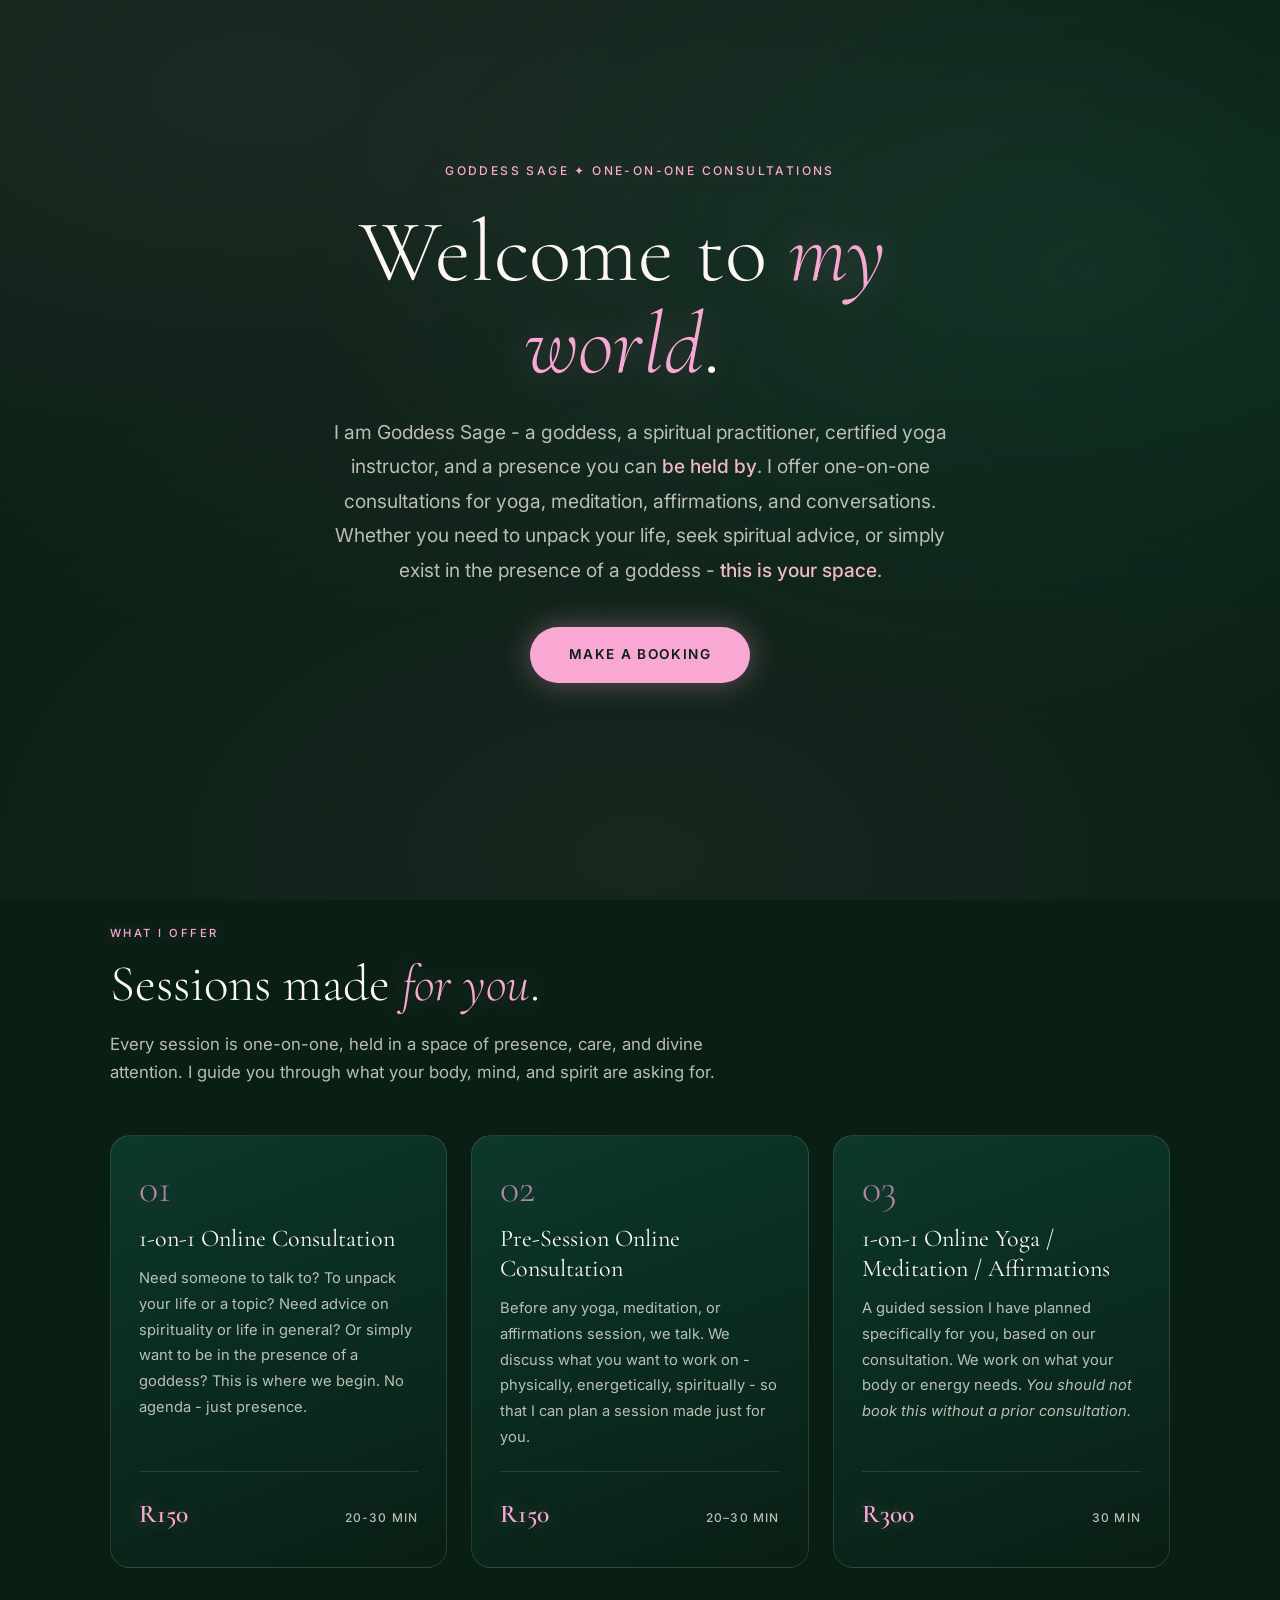
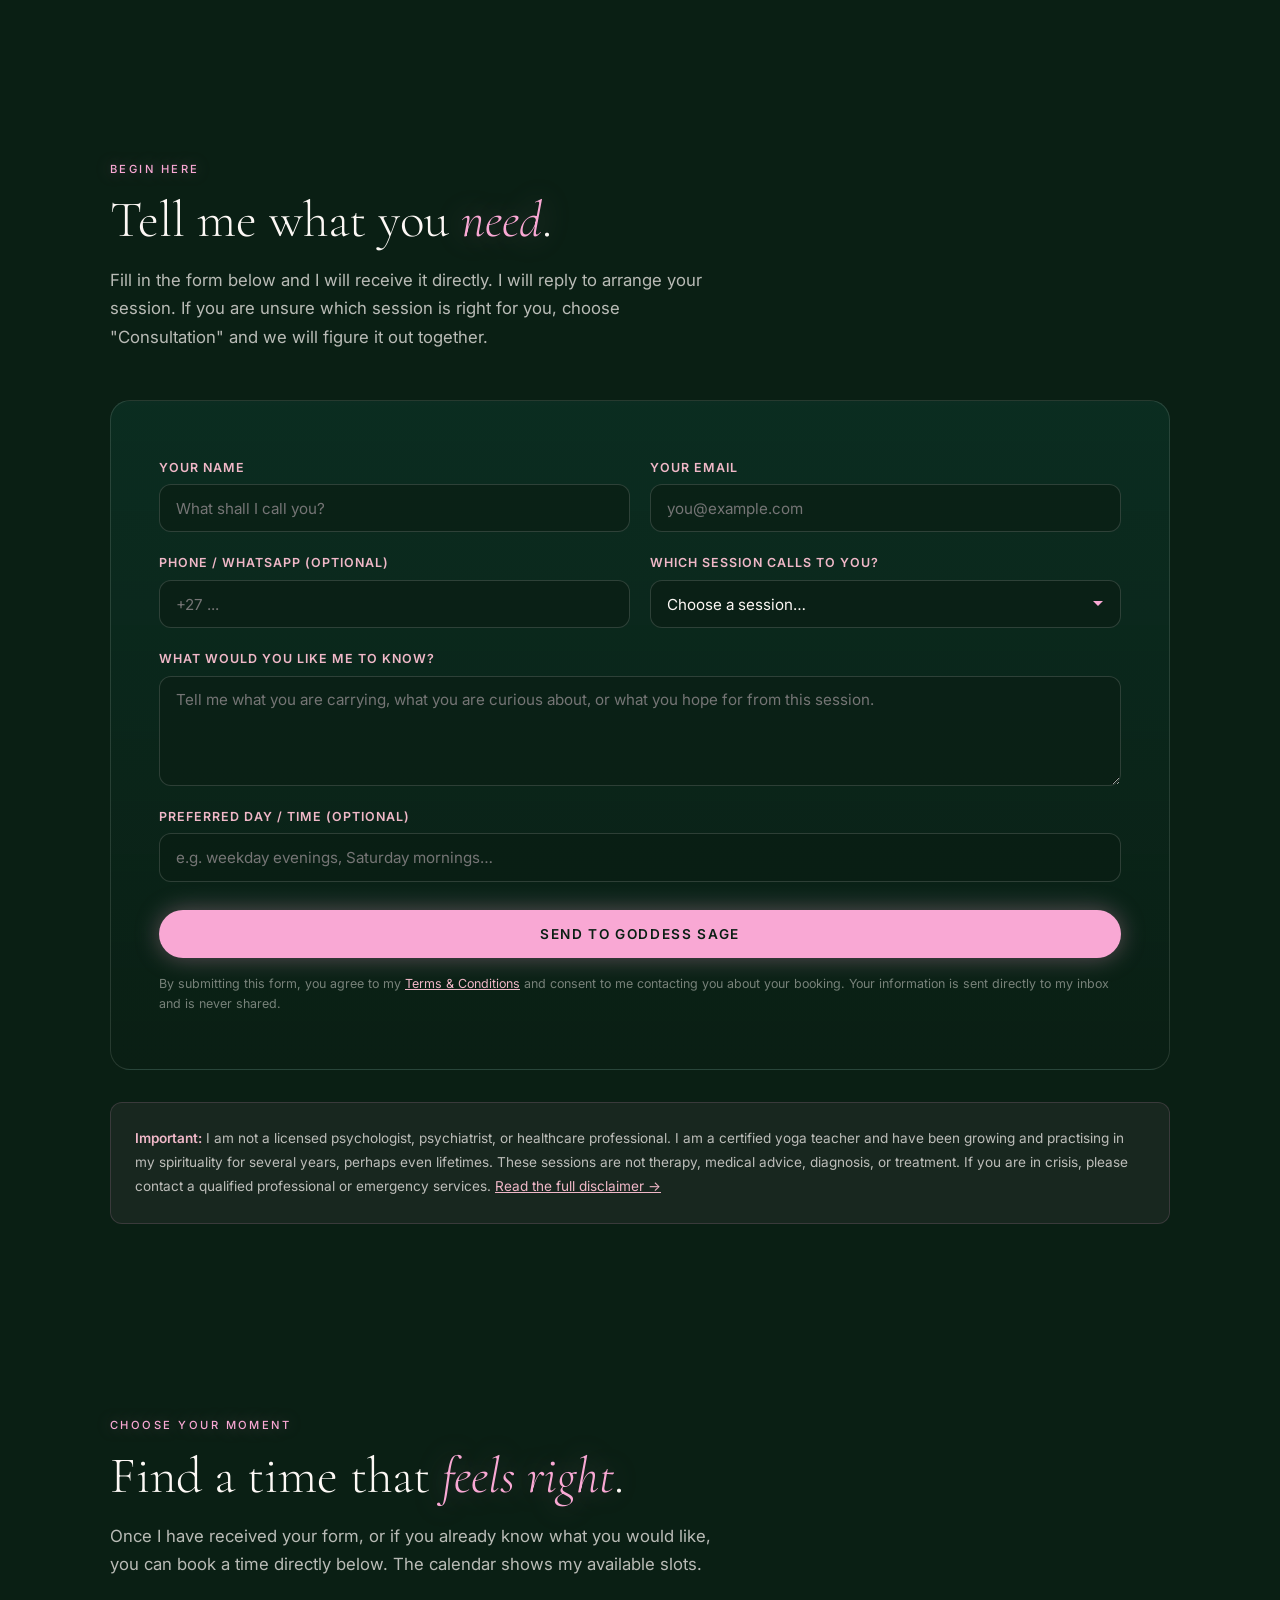
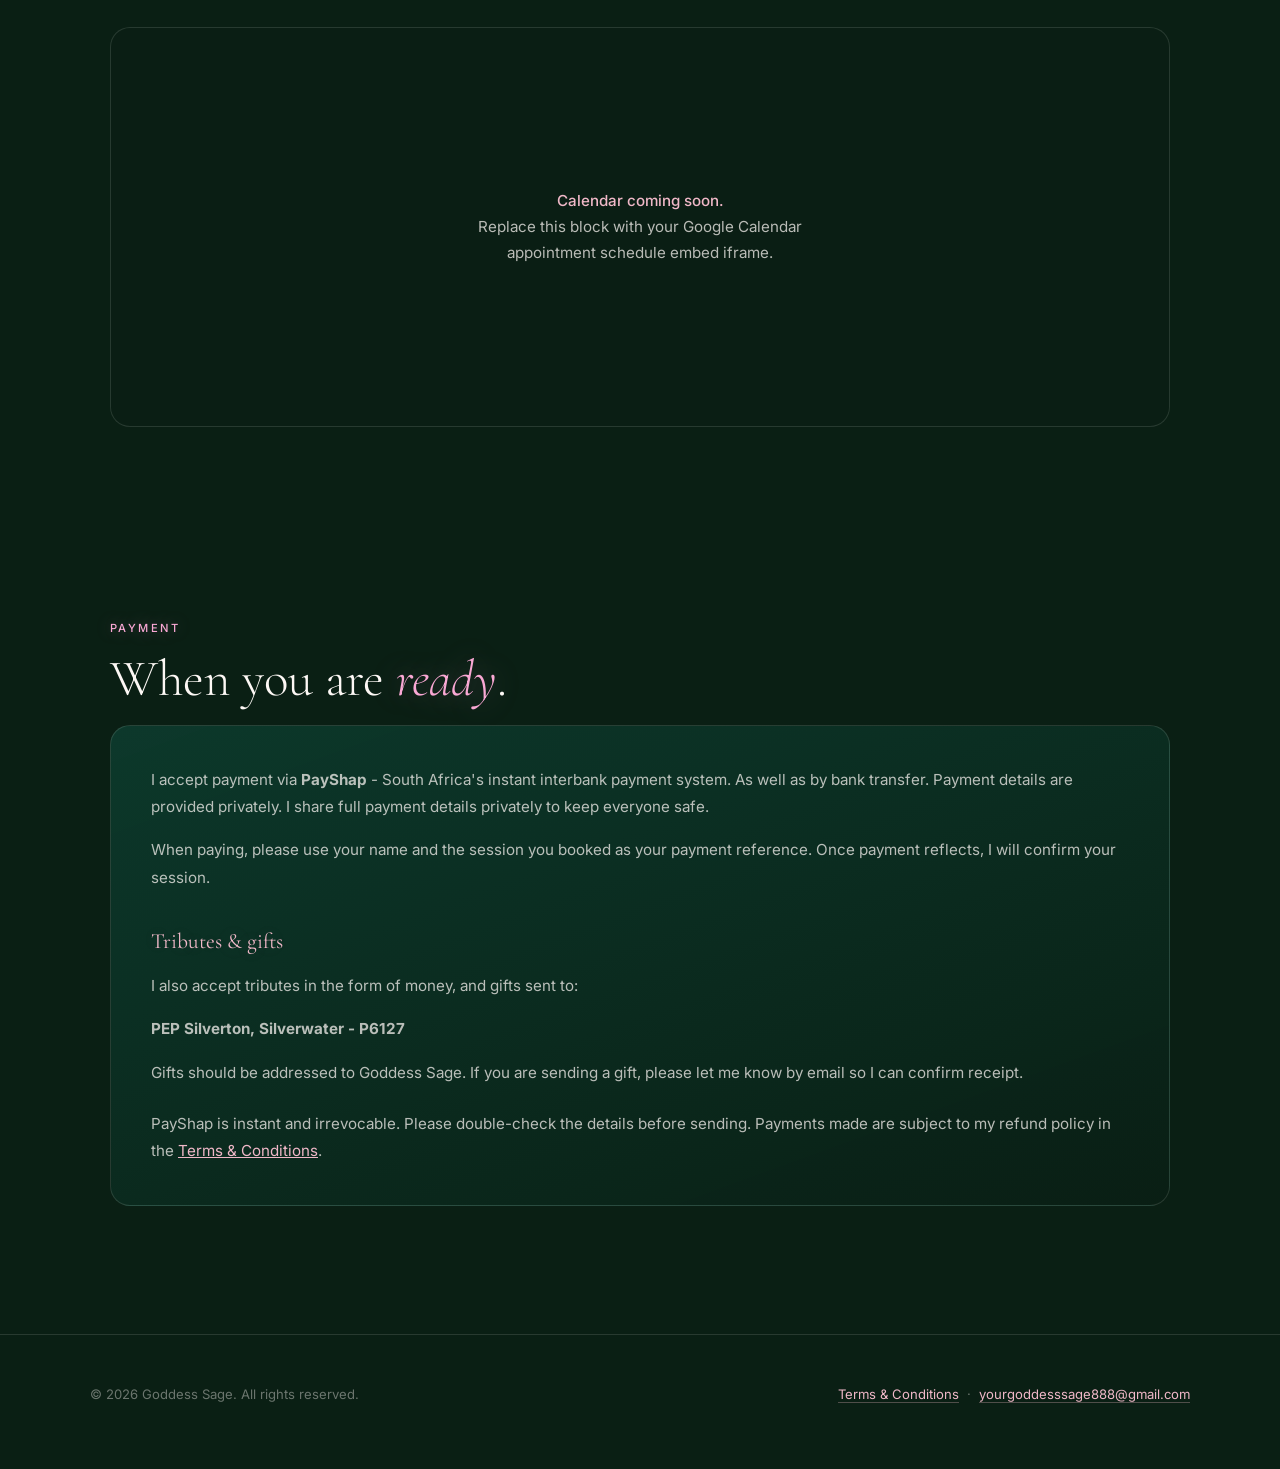
==== index.html @ 49f3036c "feat: update TODO list and add favicon with associated meta tags" ====
<!DOCTYPE html>
<html lang="en">
<head>
  <meta charset="UTF-8">
  <meta name="viewport" content="width=device-width, initial-scale=1.0">
  <link rel="icon" type="image/svg+xml" href="favicon.svg">
<link rel="apple-touch-icon" href="favicon.svg">
<meta name="theme-color" content="#0a1f14">
  <title>Goddess Sage - One-on-One Spiritual Consultations</title>
  <meta name="description" content="One-on-one consultations for spirituality coaching: yoga, meditation, affirmations, and conversations. Be in the presence of a goddess.">
  <link rel="preconnect" href="https://fonts.googleapis.com">
  <link rel="preconnect" href="https://fonts.gstatic.com" crossorigin>
  <link href="https://fonts.googleapis.com/css2?family=Cormorant+Garamond:ital,wght@0,300;0,400;0,600;1,400&family=Inter:wght@300;400;500;600&display=swap" rel="stylesheet">
  <link rel="stylesheet" href="styles.css">
</head>
<body>

  <!-- ═══ HERO ═══ -->
  <header class="hero">
    <div class="wrap">
      <p class="hero__eyebrow">Goddess Sage <span class="sparkle">✦</span> One-on-One Consultations</p>
      <h1 class="hero__title">Welcome to <em>my world</em>.</h1>
      <p class="hero__sub">
        I am Goddess Sage - a goddess, a spiritual practitioner, certified yoga instructor, and a presence you can
        <strong>be held by</strong>. I offer one-on-one consultations for yoga, meditation,
        affirmations, and conversations. Whether you need to unpack your life, seek spiritual
        advice, or simply exist in the presence of a goddess - <strong>this is your space</strong>.
      </p>
      <a href="#booking" class="hero__cta">Make a Booking</a>
    </div>
  </header>

  <!-- ═══ SERVICES ═══ -->
  <section id="services">
    <div class="wrap">
      <p class="section__label reveal">What I offer</p>
      <h2 class="section__title reveal">Sessions made <em>for you</em>.</h2>
      <p class="section__desc reveal">
        Every session is one-on-one, held in a space of presence, care, and divine
        attention. I guide you through what your body, mind, and spirit are asking for.
      </p>

      <div class="tiles">
        <article class="tile reveal">
          <span class="tile__num">01</span>
          <h3 class="tile__title">1-on-1 Online Consultation</h3>
          <p class="tile__desc">
            Need someone to talk to? To unpack your life or a topic? Need advice on
            spirituality or life in general? Or simply want to be in the presence of a
            goddess? This is where we begin. No agenda - just presence.
          </p>
          <div class="tile__meta">
            <span class="tile__price">R150</span>
            <span class="tile__duration">20-30 min</span>
          </div>
        </article>

        <article class="tile reveal">
          <span class="tile__num">02</span>
          <h3 class="tile__title">Pre-Session Online Consultation</h3>
          <p class="tile__desc">
            Before any yoga, meditation, or affirmations session, we talk. We discuss what
            you want to work on - physically, energetically, spiritually - so that I can
            plan a session made just for you.
          </p>
          <div class="tile__meta">
            <span class="tile__price">R150</span>
            <span class="tile__duration">20–30 min</span>
          </div>
        </article>

        <article class="tile reveal">
          <span class="tile__num">03</span>
          <h3 class="tile__title">1-on-1 Online Yoga / Meditation / Affirmations</h3>
          <p class="tile__desc">
            A guided session I have planned specifically for you, based on our consultation.
            We work on what your body or energy needs. <em>You should not book this without
            a prior consultation.</em>
          </p>
          <div class="tile__meta">
            <span class="tile__price">R300</span>
            <span class="tile__duration">30 min</span>
          </div>
        </article>
      </div>
    </div>
  </section>

  <!-- ═══ BOOKING FORM ═══ -->
  <section id="booking">
    <div class="wrap">
      <p class="section__label reveal">Begin here</p>
      <h2 class="section__title reveal">Tell me what you <em>need</em>.</h2>
      <p class="section__desc reveal">
        Fill in the form below and I will receive it directly. I will reply to arrange
        your session. If you are unsure which session is right for you, choose
        "Consultation" and we will figure it out together.
      </p>

      <form
        class="form-section reveal"
        action="https://api.web3forms.com/submit"
        method="POST"
      >
        <input type="hidden" name="access_key" value="7591e2a0-baa4-4973-b92c-d6b6faadb7bd">
        <input type="hidden" name="subject" value="New Booking Request — Goddess Sage">
        <input type="hidden" name="from_name" value="Goddess Sage Website">
        <input type="checkbox" name="botcheck" style="display:none;">

        <div class="form-grid">
          <div class="form-group">
            <label for="name">Your name</label>
            <input type="text" id="name" name="name" required placeholder="What shall I call you?">
          </div>

          <div class="form-group">
            <label for="email">Your email</label>
            <input type="email" id="email" name="email" required placeholder="you@example.com">
          </div>

          <div class="form-group">
            <label for="phone">Phone / WhatsApp (optional)</label>
            <input type="tel" id="phone" name="phone" placeholder="+27 ...">
          </div>

          <div class="form-group">
            <label for="service">Which session calls to you?</label>
            <select id="service" name="service" required>
              <option value="" disabled selected>Choose a session…</option>
              <option value="1-on-1 Consultation (30 min, R150)">1-on-1 Consultation - 30 min, R150</option>
              <option value="Pre-Session Consultation (20-30 min, R150)">Pre-Session Consultation - 20–30 min, R150</option>
              <option value="1-on-1 Yoga / Meditation / Affirmations (30 min, R300)">1-on-1 Yoga / Meditation / Affirmations - 30 min, R300</option>
              <option value="Not sure - please advise">Not sure - please advise</option>
            </select>
          </div>

          <div class="form-group form-group--full">
            <label for="message">What would you like me to know?</label>
            <textarea id="message" name="message" placeholder="Tell me what you are carrying, what you are curious about, or what you hope for from this session."></textarea>
          </div>

          <div class="form-group form-group--full">
            <label for="preferred-time">Preferred day / time (optional)</label>
            <input type="text" id="preferred-time" name="preferred_time" placeholder="e.g. weekday evenings, Saturday mornings…">
          </div>

          <div class="form-group form-group--full">
            <button type="submit" class="form-submit">Send to Goddess Sage</button>
          </div>
        </div>

        <p class="form-note">
          By submitting this form, you agree to my <a href="terms.html">Terms &amp; Conditions</a>
          and consent to me contacting you about your booking. Your information is sent
          directly to my inbox and is never shared.
        </p>
      </form>

      <div class="disclaimer-strip reveal">
        <strong>Important:</strong> I am not a licensed psychologist, psychiatrist, or
        healthcare professional. I am a certified yoga teacher and have been growing and
        practising in my spirituality for several years, perhaps even lifetimes. These sessions are not therapy, medical
        advice, diagnosis, or treatment. If you are in crisis, please contact a qualified
        professional or emergency services.
        <a href="terms.html">Read the full disclaimer →</a>
      </div>
    </div>
  </section>

  <!-- ═══ CALENDAR ═══ -->
  <section id="calendar">
    <div class="wrap">
      <p class="section__label reveal">Choose your moment</p>
      <h2 class="section__title reveal">Find a time that <em>feels right</em>.</h2>
      <p class="section__desc reveal">
        Once I have received your form, or if you already know what you would like, you
        can book a time directly below. The calendar shows my available slots.
      </p>

      <div class="calendar-wrap reveal">
        <div class="calendar-placeholder">
          <p>
            <strong>Calendar coming soon.</strong><br>
            Replace this block with your Google Calendar appointment schedule embed
            iframe.
          </p>
        </div>
      </div>
    </div>
  </section>

  <!-- ═══ PAYMENT ═══ -->
  <section id="payment">
    <div class="wrap">
      <p class="section__label reveal">Payment</p>
      <h2 class="section__title reveal">When you are <em>ready</em>.</h2>

      <div class="payment-card reveal">
        <p>
          I accept payment via <strong>PayShap</strong> - South Africa's instant
          interbank payment system. <!--You can pay me using my ShapID below, or by bank
          account details if you prefer.--> 
          As well as by bank transfer. Payment details are provided privately.
           I share full payment details privately to keep everyone safe.
        </p>
        <!--<p>
          My ShapID: <span class="shapid">You may request it via email</span>
        </p>-->
        <p>
          When paying, please use your name and the session you booked as your payment
          reference. Once payment reflects, I will confirm your session.
        </p>
        <!--<p>
          If you would like my bank account details instead, simply ask when I reply to
          your booking. I share full details privately to keep everyone safe.
        </p>-->

        <h3>Tributes &amp; gifts</h3>
        <p>
          I also accept tributes in the form of money, and gifts sent to:
        </p>
        <p>
          <strong>PEP Silverton, Silverwater - P6127</strong>
        </p>
        <p>
          Gifts should be addressed to Goddess Sage. If you are sending a gift, please
          let me know by email so I can confirm receipt.
        </p>

        <p class="payment-card__fineprint">
          PayShap is instant and irrevocable. Please double-check the details before
          sending. Payments made are subject to my refund policy in the
          <a href="terms.html">Terms &amp; Conditions</a>.
        </p>
      </div>
    </div>
  </section>

  <!-- ═══ FOOTER ═══ -->
  <footer class="site-footer">
    <div class="site-footer__inner">
      <span>© 2026 Goddess Sage. All rights reserved.</span>
      <span>
        <a href="terms.html">Terms &amp; Conditions</a>
        &nbsp;·&nbsp;
        <a href="mailto:yourgoddesssage888@gmail.com">yourgoddesssage888@gmail.com</a>
      </span>
    </div>
  </footer>

  <script src="script.js"></script>
</body>
</html>
---- styles.css ----
/* ══════════════════════════════════════════════════════════
   GODDESS SAGE — Shared stylesheet
   Palette: deep green · blush pink · soft white
   ══════════════════════════════════════════════════════════ */

/* ── RESET ───────────────────────────────────────────────── */
*,
*::before,
*::after {
  box-sizing: border-box;
  margin: 0;
  padding: 0;
}

html {
  scroll-behavior: smooth;
}

/* ── DESIGN TOKENS ──────────────────────────────────────── */
:root {
  --green-deep:    #0a1f14;
  --green-mid:     #0d3b2e;
  --green-soft:    #1a4f3c;

  --pink:          #f9a8d4;
  --pink-soft:     #f0b8c8;
  --pink-glow:     rgba(249, 168, 212, 0.35);

  --white:         #fdf8f5;
  --white-dim:     rgba(253, 248, 245, 0.72);
  --white-faint:   rgba(253, 248, 245, 0.12);
  --white-ghost:   rgba(253, 248, 245, 0.45);

  --radius:        20px;
  --radius-sm:     12px;
  --radius-pill:   60px;

  --max-w:         1100px;
  --max-w-narrow:  760px;

  --font-display:  'Cormorant Garamond', serif;
  --font-body:     'Inter', sans-serif;
}

/* ── BASE ───────────────────────────────────────────────── */
body {
  font-family: var(--font-body);
  background: var(--green-deep);
  color: var(--white);
  line-height: 1.7;
  font-size: 1rem;
  -webkit-font-smoothing: antialiased;
  overflow-x: hidden;
}

body::before {
  content: '';
  position: fixed;
  inset: 0;
  background:
    radial-gradient(ellipse 80% 60% at 20% 10%, rgba(249,168,212,0.08), transparent),
    radial-gradient(ellipse 60% 50% at 85% 30%, rgba(26,79,60,0.4), transparent),
    radial-gradient(ellipse 70% 60% at 50% 95%, rgba(249,168,212,0.06), transparent);
  pointer-events: none;
  z-index: 0;
}

a {
  color: var(--pink-soft);
}

/* ── LAYOUT ─────────────────────────────────────────────── */
.wrap {
  position: relative;
  z-index: 1;
  max-width: var(--max-w);
  margin: 0 auto;
  padding: 0 1.25rem;
}

.wrap--narrow {
  max-width: var(--max-w-narrow);
}

section {
  padding: 4rem 0;
}

@media (min-width: 768px) {
  section { padding: 6rem 0; }
}

/* ── HERO ───────────────────────────────────────────────── */
.hero {
  min-height: 92vh;
  display: flex;
  flex-direction: column;
  justify-content: center;
  align-items: center;
  text-align: center;
  padding: 4rem 1.25rem 3rem;
}

.hero__eyebrow {
  font-size: 0.75rem;
  letter-spacing: 0.2em;
  text-transform: uppercase;
  color: var(--pink);
  text-shadow: 0 0 20px var(--pink-glow);
  margin-bottom: 1.5rem;
  font-weight: 500;
}

.hero__title {
  font-family: var(--font-display);
  font-weight: 300;
  font-size: clamp(2.8rem, 9vw, 5.5rem);
  line-height: 1.05;
  color: var(--white);
  margin-bottom: 1.5rem;
  max-width: 14ch;
}

.hero__title em {
  font-style: italic;
  color: var(--pink);
  text-shadow:
    0 0 40px var(--pink-glow),
    0 0 80px rgba(249,168,212,0.15);
}

.hero__sub {
  font-size: clamp(1rem, 2.5vw, 1.2rem);
  color: var(--white-dim);
  max-width: 52ch;
  margin: 0 auto 2.5rem;
  line-height: 1.8;
}

.hero__sub strong {
  color: var(--pink-soft);
  font-weight: 500;
}

.hero__cta {
  display: inline-block;
  font-size: 0.85rem;
  font-weight: 600;
  letter-spacing: 0.12em;
  text-transform: uppercase;
  text-decoration: none;
  color: var(--green-deep);
  background: var(--pink);
  padding: 1rem 2.4rem;
  border-radius: var(--radius-pill);
  transition: transform 0.25s ease, box-shadow 0.25s ease;
  box-shadow: 0 0 30px var(--pink-glow);
}

.hero__cta:hover {
  transform: translateY(-2px);
  box-shadow:
    0 0 50px var(--pink-glow),
    0 0 80px rgba(249,168,212,0.2);
}

/* ── SECTION HEADINGS ───────────────────────────────────── */
.section__label {
  font-size: 0.7rem;
  letter-spacing: 0.22em;
  text-transform: uppercase;
  color: var(--pink);
  text-shadow: 0 0 16px var(--pink-glow);
  margin-bottom: 0.75rem;
  font-weight: 500;
}

.section__title {
  font-family: var(--font-display);
  font-weight: 300;
  font-size: clamp(2rem, 5vw, 3.2rem);
  line-height: 1.15;
  margin-bottom: 1rem;
}

.section__title em {
  font-style: italic;
  color: var(--pink);
  text-shadow: 0 0 30px var(--pink-glow);
}

.section__desc {
  color: var(--white-dim);
  max-width: 55ch;
  margin-bottom: 3rem;
  font-size: 1.05rem;
}

/* ── SERVICE TILES ──────────────────────────────────────── */
.tiles {
  display: grid;
  grid-template-columns: 1fr;
  gap: 1.25rem;
}

@media (min-width: 768px) {
  .tiles {
    grid-template-columns: repeat(3, 1fr);
    gap: 1.5rem;
  }
}

.tile {
  background: linear-gradient(160deg, rgba(13,59,46,0.9), rgba(10,31,20,0.95));
  border: 1px solid var(--white-faint);
  border-radius: var(--radius);
  padding: 2rem 1.75rem;
  display: flex;
  flex-direction: column;
  position: relative;
  overflow: hidden;
  transition:
    border-color 0.3s ease,
    transform 0.3s ease,
    box-shadow 0.3s ease;
}

.tile::before {
  content: '';
  position: absolute;
  top: 0; left: 0; right: 0;
  height: 3px;
  background: linear-gradient(90deg, transparent, var(--pink), transparent);
  opacity: 0;
  transition: opacity 0.3s ease;
}

.tile:hover {
  border-color: rgba(249,168,212,0.3);
  transform: translateY(-4px);
  box-shadow:
    0 12px 40px rgba(0,0,0,0.3),
    0 0 30px rgba(249,168,212,0.06);
}

.tile:hover::before {
  opacity: 1;
}

.tile__num {
  font-family: var(--font-display);
  font-size: 2.5rem;
  font-weight: 300;
  color: var(--pink);
  text-shadow: 0 0 24px var(--pink-glow);
  line-height: 1;
  margin-bottom: 1rem;
  opacity: 0.7;
}

.tile__title {
  font-family: var(--font-display);
  font-weight: 400;
  font-size: 1.5rem;
  line-height: 1.25;
  margin-bottom: 0.75rem;
  color: var(--white);
}

.tile__desc {
  font-size: 0.92rem;
  color: var(--white-dim);
  line-height: 1.75;
  flex: 1;
  margin-bottom: 1.25rem;
}

.tile__meta {
  display: flex;
  align-items: baseline;
  justify-content: space-between;
  gap: 1rem;
  padding-top: 1.25rem;
  border-top: 1px solid var(--white-faint);
}

.tile__price {
  font-family: var(--font-display);
  font-size: 1.6rem;
  font-weight: 600;
  color: var(--pink);
  text-shadow: 0 0 20px var(--pink-glow);
}

.tile__duration {
  font-size: 0.75rem;
  letter-spacing: 0.1em;
  text-transform: uppercase;
  color: var(--white-dim);
  font-weight: 500;
}

/* ── FORMS ──────────────────────────────────────────────── */
.form-section {
  background: linear-gradient(180deg, rgba(13,59,46,0.5), rgba(10,31,20,0.8));
  border: 1px solid var(--white-faint);
  border-radius: var(--radius);
  padding: 2rem 1.5rem;
}

@media (min-width: 768px) {
  .form-section { padding: 3.5rem 3rem; }
}

.form-grid {
  display: grid;
  grid-template-columns: 1fr;
  gap: 1.25rem;
}

@media (min-width: 640px) {
  .form-grid { grid-template-columns: 1fr 1fr; }
}

.form-group {
  display: flex;
  flex-direction: column;
  gap: 0.4rem;
}

.form-group--full {
  grid-column: 1 / -1;
}

.form-group label {
  font-size: 0.78rem;
  font-weight: 600;
  letter-spacing: 0.08em;
  text-transform: uppercase;
  color: var(--pink-soft);
}

.form-group input,
.form-group select,
.form-group textarea {
  font-family: var(--font-body);
  font-size: 0.95rem;
  color: var(--white);
  background: rgba(10,31,20,0.7);
  border: 1px solid rgba(253,248,245,0.15);
  border-radius: var(--radius-sm);
  padding: 0.85rem 1rem;
  width: 100%;
  appearance: none;
  transition: border-color 0.25s ease, box-shadow 0.25s ease;
}

.form-group input:focus,
.form-group select:focus,
.form-group textarea:focus {
  outline: none;
  border-color: var(--pink);
  box-shadow: 0 0 0 3px rgba(249,168,212,0.12);
}

.form-group select {
  background-image: url("data:image/svg+xml,%3Csvg xmlns='http://www.w3.org/2000/svg' width='12' height='12' viewBox='0 0 12 12'%3E%3Cpath fill='%23f9a8d4' d='M6 8L1 3h10z'/%3E%3C/svg%3E");
  background-repeat: no-repeat;
  background-position: right 1rem center;
  padding-right: 2.5rem;
}

.form-group textarea {
  resize: vertical;
  min-height: 110px;
}

.form-submit {
  font-family: var(--font-body);
  font-size: 0.85rem;
  font-weight: 600;
  letter-spacing: 0.12em;
  text-transform: uppercase;
  color: var(--green-deep);
  background: var(--pink);
  border: none;
  border-radius: var(--radius-pill);
  padding: 1rem 2.5rem;
  cursor: pointer;
  margin-top: 0.5rem;
  box-shadow: 0 0 24px var(--pink-glow);
  transition: transform 0.25s ease, box-shadow 0.25s ease;
}

.form-submit:hover {
  transform: translateY(-2px);
  box-shadow:
    0 0 44px var(--pink-glow),
    0 0 70px rgba(249,168,212,0.18);
}

.form-note {
  font-size: 0.78rem;
  color: var(--white-ghost);
  margin-top: 1rem;
  line-height: 1.6;
}

/* ── CALENDAR ───────────────────────────────────────────── */
.calendar-wrap {
  border-radius: var(--radius);
  overflow: hidden;
  border: 1px solid var(--white-faint);
  background: rgba(10,31,20,0.6);
  min-height: 400px;
  display: flex;
  align-items: center;
  justify-content: center;
  text-align: center;
  padding: 2rem;
}

.calendar-wrap iframe {
  width: 100%;
  min-height: 600px;
  border: none;
  border-radius: var(--radius);
}

.calendar-placeholder {
  color: var(--white-dim);
  font-size: 0.95rem;
  line-height: 1.7;
  max-width: 40ch;
}

.calendar-placeholder strong {
  color: var(--pink-soft);
  font-weight: 500;
}

/* ── PAYMENT ────────────────────────────────────────────── */
.payment-card {
  background: linear-gradient(160deg, rgba(13,59,46,0.9), rgba(10,31,20,0.95));
  border: 1px solid var(--white-faint);
  border-radius: var(--radius);
  padding: 2rem 1.75rem;
}

@media (min-width: 768px) {
  .payment-card { padding: 2.5rem 2.5rem; }
}

.payment-card p {
  color: var(--white-dim);
  font-size: 0.95rem;
  line-height: 1.8;
  margin-bottom: 1rem;
}

.payment-card p:last-of-type {
  margin-bottom: 0;
}

.payment-card h3 {
  font-family: var(--font-display);
  font-weight: 400;
  font-size: 1.35rem;
  color: var(--pink-soft);
  margin-top: 2rem;
  margin-bottom: 0.75rem;
  text-shadow: 0 0 20px rgba(240,184,200,0.15);
}

.payment-card h3:first-child {
  margin-top: 0;
}

.shapid {
  display: inline-block;
  font-family: var(--font-body);
  font-size: 0.95rem;
  color: var(--pink);
  background: rgba(249,168,212,0.08);
  border: 1px solid rgba(249,168,212,0.2);
  border-radius: 8px;
  padding: 0.5rem 1rem;
  margin: 0.5rem 0;
  letter-spacing: 0.03em;
  user-select: all;
}

.payment-card__fineprint {
  font-size: 0.82rem;
  color: var(--white-ghost);
  margin-top: 1.5rem;
}

/* ── DISCLAIMER ─────────────────────────────────────────── */
.disclaimer-strip {
  background: rgba(249,168,212,0.06);
  border: 1px solid rgba(249,168,212,0.15);
  border-radius: var(--radius-sm);
  padding: 1.5rem;
  margin-top: 2rem;
  font-size: 0.85rem;
  line-height: 1.75;
  color: var(--white-dim);
}

.disclaimer-strip strong {
  color: var(--pink-soft);
  font-weight: 600;
}

/* ── FOOTER ─────────────────────────────────────────────── */
.site-footer {
  text-align: center;
  padding: 3rem 1.25rem 4rem;
  font-size: 0.82rem;
  color: rgba(253,248,245,0.4);
  border-top: 1px solid var(--white-faint);
  margin-top: 2rem;
}

.site-footer a {
  color: var(--pink-soft);
  text-decoration: none;
  border-bottom: 1px solid rgba(240,184,200,0.3);
  transition: color 0.2s ease;
}

.site-footer a:hover {
  color: var(--pink);
}

.site-footer__inner {
  max-width: var(--max-w);
  margin: 0 auto;
  display: flex;
  flex-direction: column;
  gap: 1rem;
  align-items: center;
}

@media (min-width: 640px) {
  .site-footer__inner {
    flex-direction: row;
    justify-content: space-between;
  }
}

/* ── SCROLL REVEAL ──────────────────────────────────────── */
.reveal {
  opacity: 0;
  transform: translateY(24px);
  transition: opacity 0.7s ease, transform 0.7s ease;
}

.reveal.is-visible {
  opacity: 1;
  transform: translateY(0);
}

/* ── DECORATIVE SPARKLE ─────────────────────────────────── */
@keyframes sparkle {
  0%, 100% { opacity: 0.3; transform: scale(1); }
  50%      { opacity: 0.8; transform: scale(1.15); }
}

.sparkle {
  display: inline-block;
  color: var(--pink);
  animation: sparkle 3s ease-in-out infinite;
}

/* ── TERMS PAGE ─────────────────────────────────────────── */
.terms {
  padding-top: 4rem;
  padding-bottom: 6rem;
}

.terms__back {
  display: inline-block;
  font-size: 0.8rem;
  letter-spacing: 0.12em;
  text-transform: uppercase;
  color: var(--pink-soft);
  text-decoration: none;
  margin-bottom: 2.5rem;
  border-bottom: 1px solid rgba(240,184,200,0.3);
  transition: color 0.2s ease;
}

.terms__back:hover {
  color: var(--pink);
}

.terms__title {
  font-family: var(--font-display);
  font-weight: 300;
  font-size: clamp(2.2rem, 6vw, 3.5rem);
  line-height: 1.15;
  margin-bottom: 0.5rem;
}

.terms__title em {
  font-style: italic;
  color: var(--pink);
  text-shadow: 0 0 30px var(--pink-glow);
}

.terms__updated {
  font-size: 0.8rem;
  color: var(--white-ghost);
  margin-bottom: 3rem;
  letter-spacing: 0.05em;
}

.terms h2 {
  font-family: var(--font-display);
  font-weight: 400;
  font-size: 1.6rem;
  color: var(--pink-soft);
  margin-top: 2.5rem;
  margin-bottom: 0.75rem;
  text-shadow: 0 0 20px rgba(240,184,200,0.15);
}

.terms h3 {
  font-family: var(--font-body);
  font-size: 0.9rem;
  font-weight: 600;
  letter-spacing: 0.06em;
  text-transform: uppercase;
  color: var(--pink);
  margin-top: 1.75rem;
  margin-bottom: 0.5rem;
}

.terms p,
.terms li {
  color: var(--white-dim);
  font-size: 0.95rem;
  margin-bottom: 1rem;
}

.terms ul {
  padding-left: 1.25rem;
  margin-bottom: 1rem;
}

.terms li {
  margin-bottom: 0.5rem;
}

.terms strong {
  color: var(--white);
  font-weight: 600;
}

.terms hr {
  border: none;
  border-top: 1px solid var(--white-faint);
  margin: 2.5rem 0;
}

.terms__callout {
  background: rgba(249,168,212,0.06);
  border: 1px solid rgba(249,168,212,0.15);
  border-radius: var(--radius);
  padding: 1.5rem 1.75rem;
  margin: 2rem 0;
  font-size: 0.92rem;
}

.terms__callout p:last-child {
  margin-bottom: 0;
}
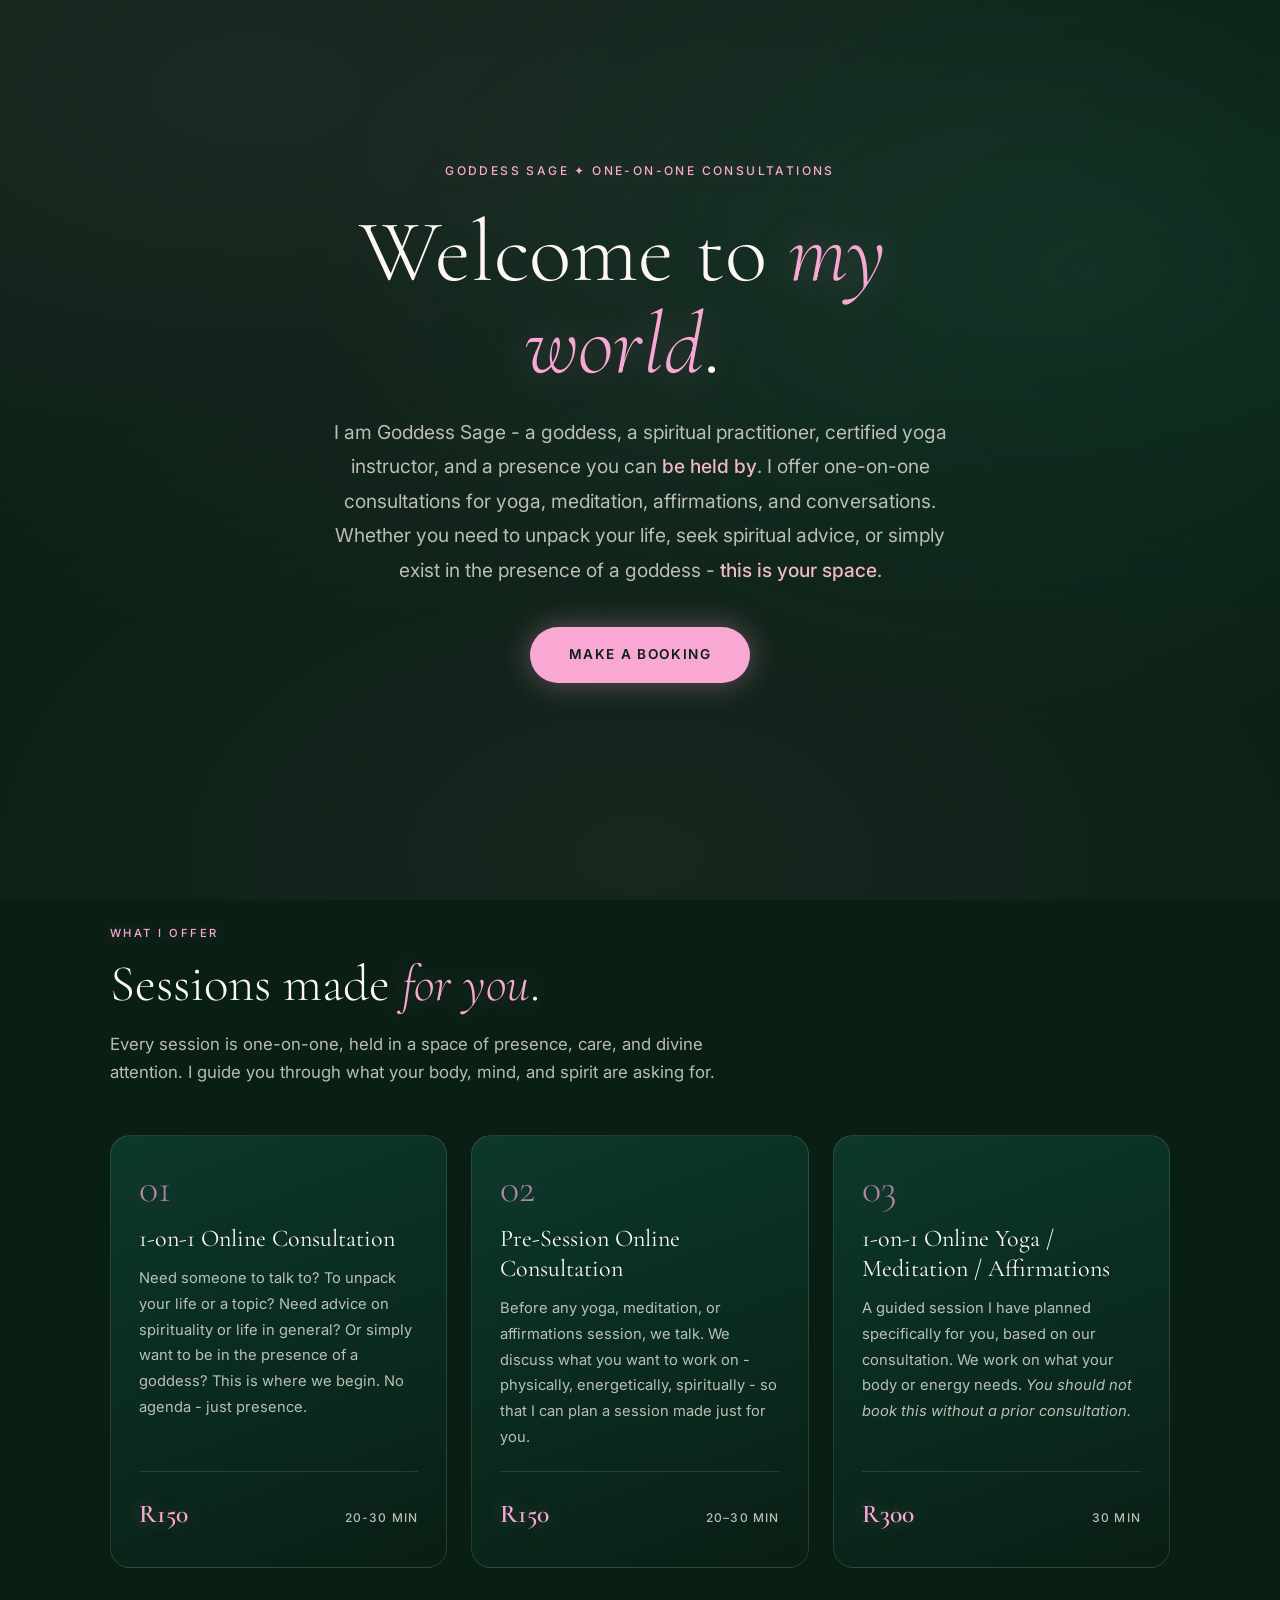
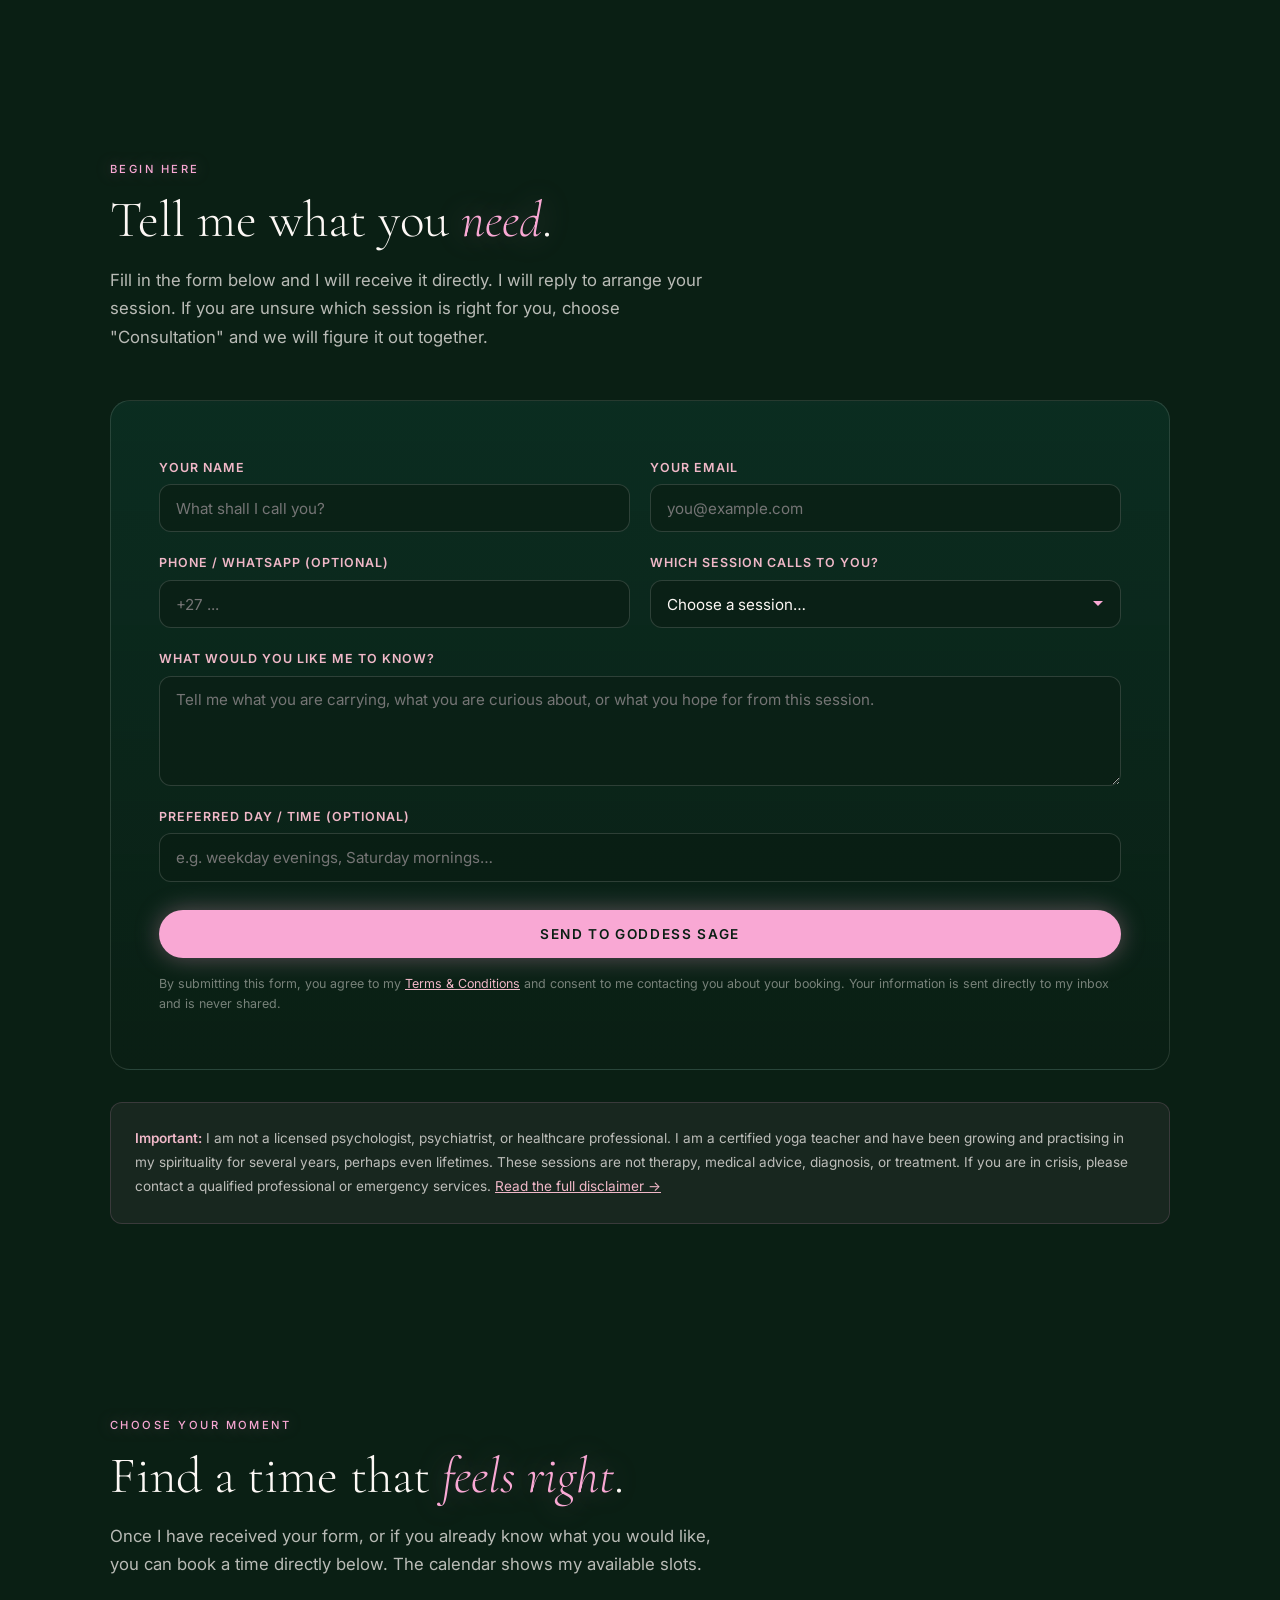
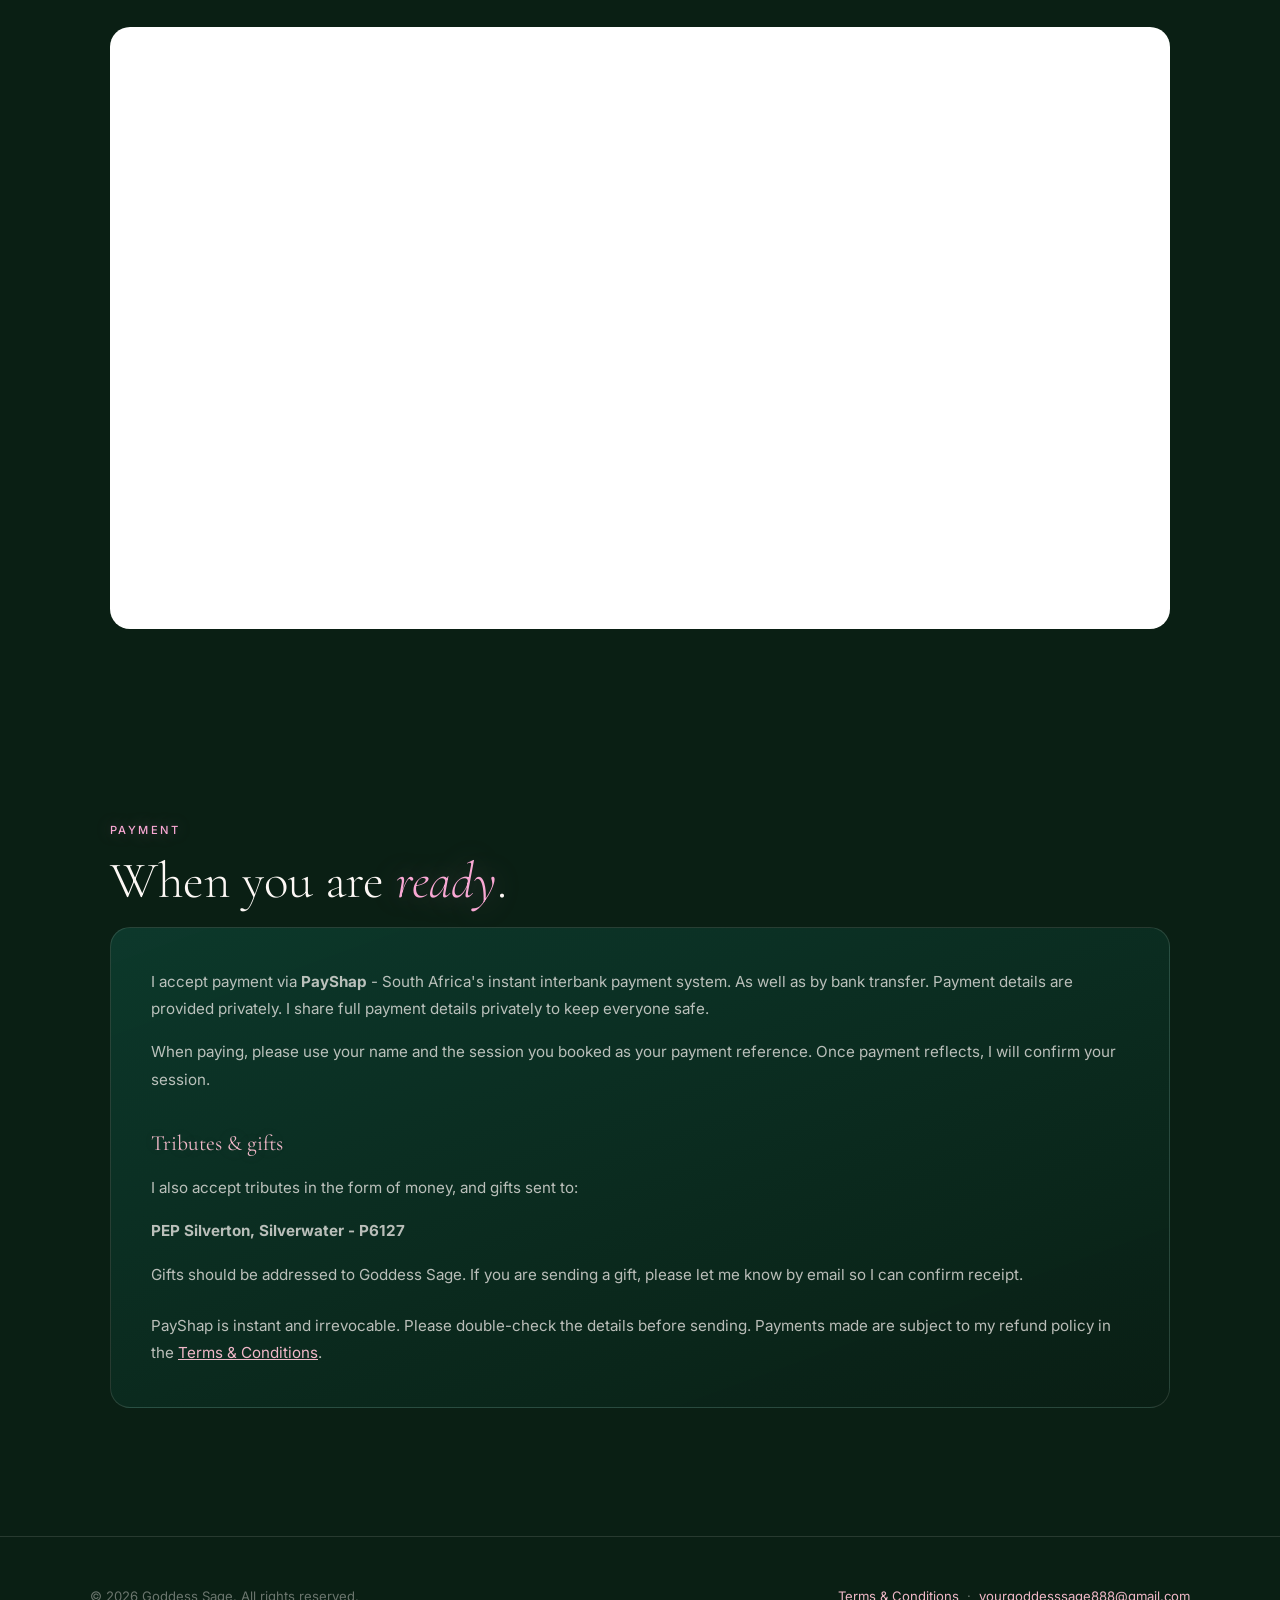
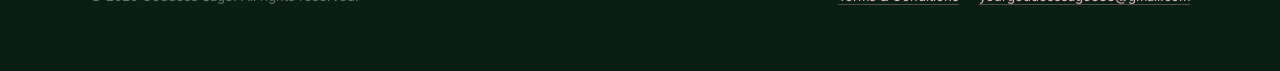
==== commit 3ab17b07: "feat: integrate Google Calendar iframe for appointment bookings and update styles" ====
--- a/index.html
+++ b/index.html
@@ -127,7 +127,7 @@
             <label for="service">Which session calls to you?</label>
             <select id="service" name="service" required>
               <option value="" disabled selected>Choose a session…</option>
-              <option value="1-on-1 Consultation (30 min, R150)">1-on-1 Consultation - 30 min, R150</option>
+              <option value="1-on-1 Consultation (20-30 min, R150)">1-on-1 Consultation - 30 min, R150</option>
               <option value="Pre-Session Consultation (20-30 min, R150)">Pre-Session Consultation - 20–30 min, R150</option>
               <option value="1-on-1 Yoga / Meditation / Affirmations (30 min, R300)">1-on-1 Yoga / Meditation / Affirmations - 30 min, R300</option>
               <option value="Not sure - please advise">Not sure - please advise</option>
@@ -178,13 +178,13 @@
       </p>
 
       <div class="calendar-wrap reveal">
-        <div class="calendar-placeholder">
-          <p>
-            <strong>Calendar coming soon.</strong><br>
-            Replace this block with your Google Calendar appointment schedule embed
-            iframe.
-          </p>
-        </div>
+        <iframe
+          src="https://calendar.google.com/calendar/appointments/schedules/AcZssZ0a-5Thp98H26pUrN-dZAdONFKAa4VjcrPXGB0VOC3CymFio6oLyWkrbeWmtFt8HrsjS4AzWn5j?gv=true"
+          title="Book an appointment with Goddess Sage"
+          width="100%"
+          height="600"
+          loading="lazy"
+        ></iframe>
       </div>
     </div>
   </section>
@@ -249,5 +249,13 @@
   </footer>
 
   <script src="script.js"></script>
+  <button
+  type="button"
+  class="to-top"
+  aria-label="Back to top"
+  title="Back to top"
+>
+  ↑
+</button>
 </body>
 </html>
--- a/styles.css
+++ b/styles.css
@@ -411,32 +411,14 @@
   border-radius: var(--radius);
   overflow: hidden;
   border: 1px solid var(--white-faint);
-  background: rgba(10,31,20,0.6);
-  min-height: 400px;
-  display: flex;
-  align-items: center;
-  justify-content: center;
-  text-align: center;
-  padding: 2rem;
+  background: #fff;
 }
 
 .calendar-wrap iframe {
+  display: block;
   width: 100%;
-  min-height: 600px;
+  height: 600px;
   border: none;
-  border-radius: var(--radius);
-}
-
-.calendar-placeholder {
-  color: var(--white-dim);
-  font-size: 0.95rem;
-  line-height: 1.7;
-  max-width: 40ch;
-}
-
-.calendar-placeholder strong {
-  color: var(--pink-soft);
-  font-weight: 500;
 }
 
 /* ── PAYMENT ────────────────────────────────────────────── */
@@ -676,4 +658,91 @@
 
 .terms__callout p:last-child {
   margin-bottom: 0;
+}
+
+/* ── BACK TO TOP ────────────────────────────────────────── */
+.to-top {
+  position: fixed;
+  right: 1rem;
+  bottom: calc(1rem + env(safe-area-inset-bottom, 0px));
+  z-index: 50;
+
+  /* Tap target — 48px, comfortably above the 44px minimum */
+  width: 48px;
+  height: 48px;
+  border-radius: 50%;
+
+  display: flex;
+  align-items: center;
+  justify-content: center;
+
+  font-family: var(--font-body);
+  font-size: 1.1rem;
+  line-height: 1;
+  color: var(--green-deep);
+  background: var(--pink);
+  border: none;
+  cursor: pointer;
+
+  box-shadow:
+    0 4px 16px rgba(0, 0, 0, 0.35),
+    0 0 24px var(--pink-glow);
+
+  /* Hidden by default */
+  opacity: 0;
+  transform: translateY(12px) scale(0.9);
+  pointer-events: none;
+
+  transition:
+    opacity 0.3s ease,
+    transform 0.3s ease,
+    box-shadow 0.25s ease;
+}
+
+/* Visible state, toggled by script.js */
+.to-top.is-visible {
+  opacity: 1;
+  transform: translateY(0) scale(1);
+  pointer-events: auto;
+}
+
+.to-top:hover {
+  box-shadow:
+    0 6px 20px rgba(0, 0, 0, 0.4),
+    0 0 40px var(--pink-glow),
+    0 0 70px rgba(249, 168, 212, 0.2);
+}
+
+.to-top:focus-visible {
+  outline: 2px solid var(--white);
+  outline-offset: 3px;
+}
+
+.to-top:active {
+  transform: translateY(0) scale(0.94);
+}
+
+/* Slightly larger and further from the edge on tablets and up */
+@media (min-width: 640px) {
+  .to-top {
+    right: 1.5rem;
+    bottom: calc(1.5rem + env(safe-area-inset-bottom, 0px));
+    width: 52px;
+    height: 52px;
+    font-size: 1.2rem;
+  }
+}
+
+/* Respect users who prefer less motion */
+@media (prefers-reduced-motion: reduce) {
+  .to-top {
+    transition: opacity 0.2s ease;
+    transform: none;
+  }
+  .to-top.is-visible {
+    transform: none;
+  }
+  .to-top:active {
+    transform: none;
+  }
 }
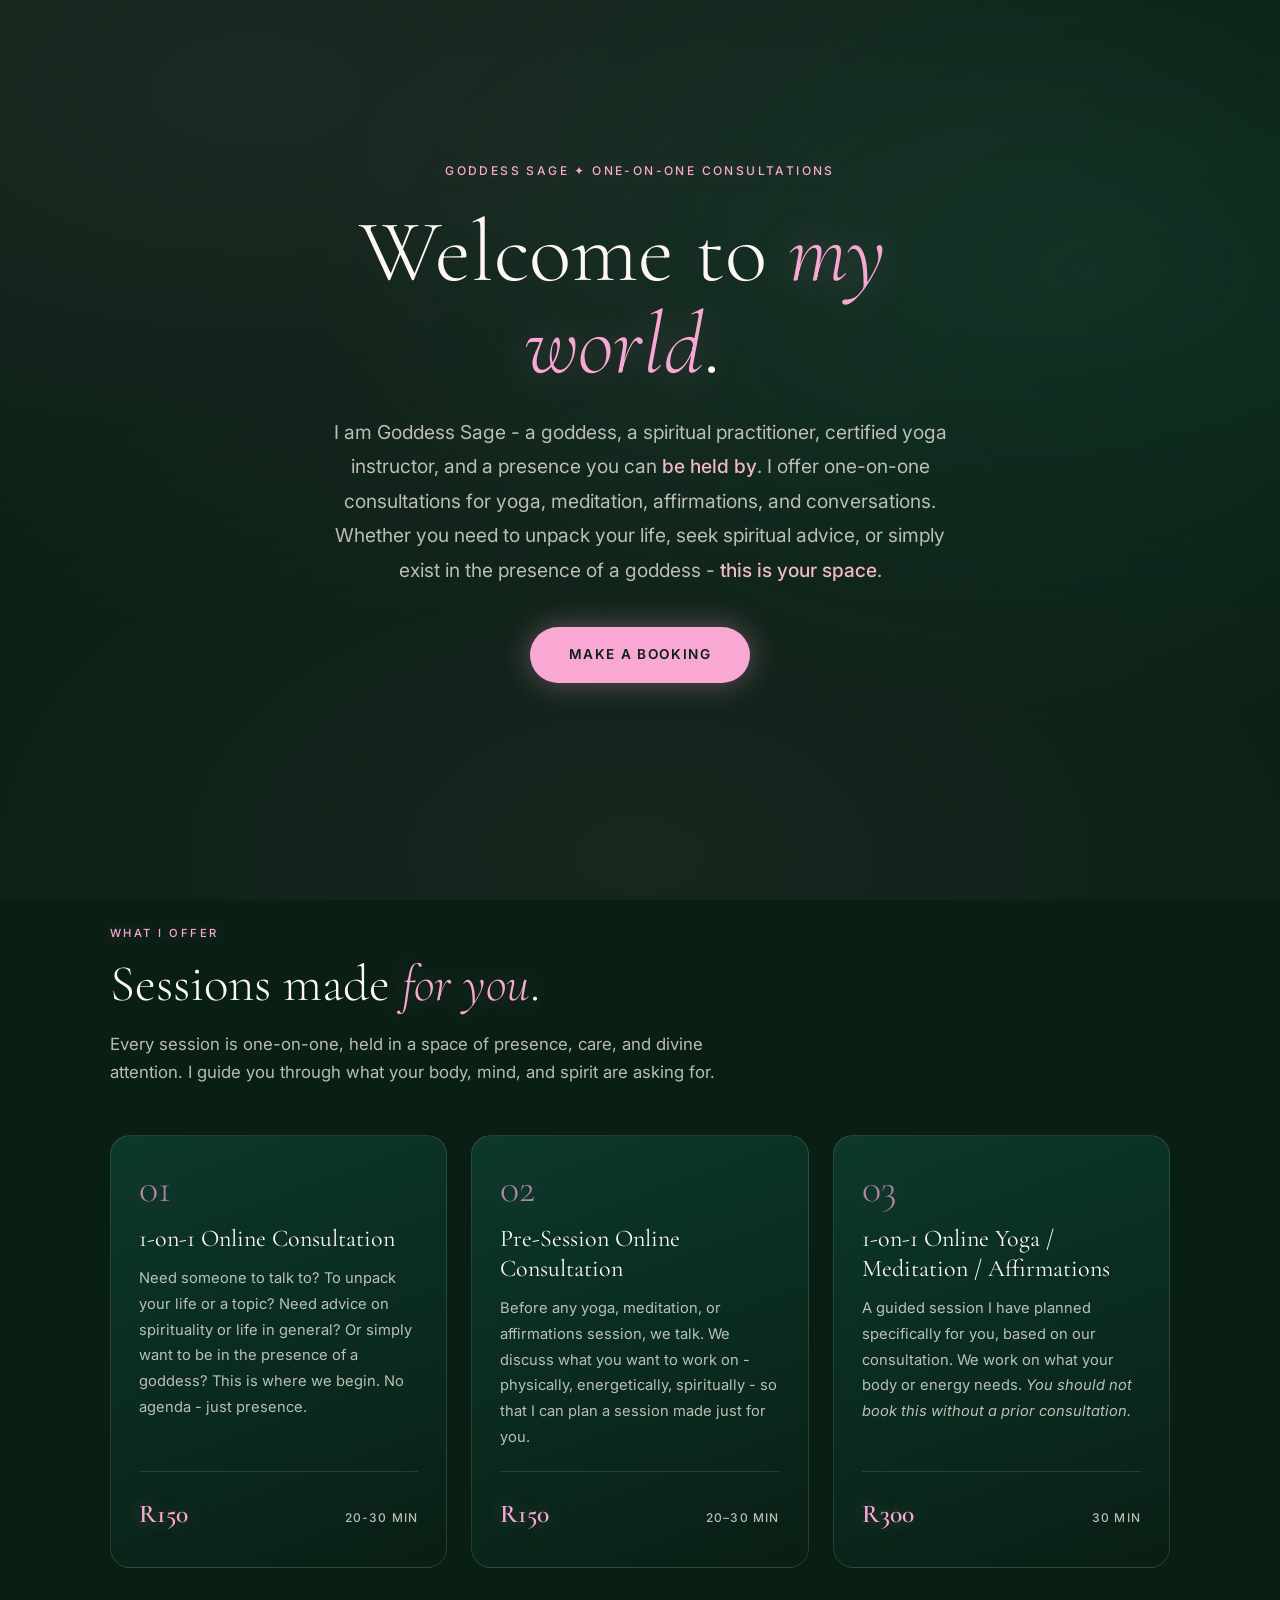
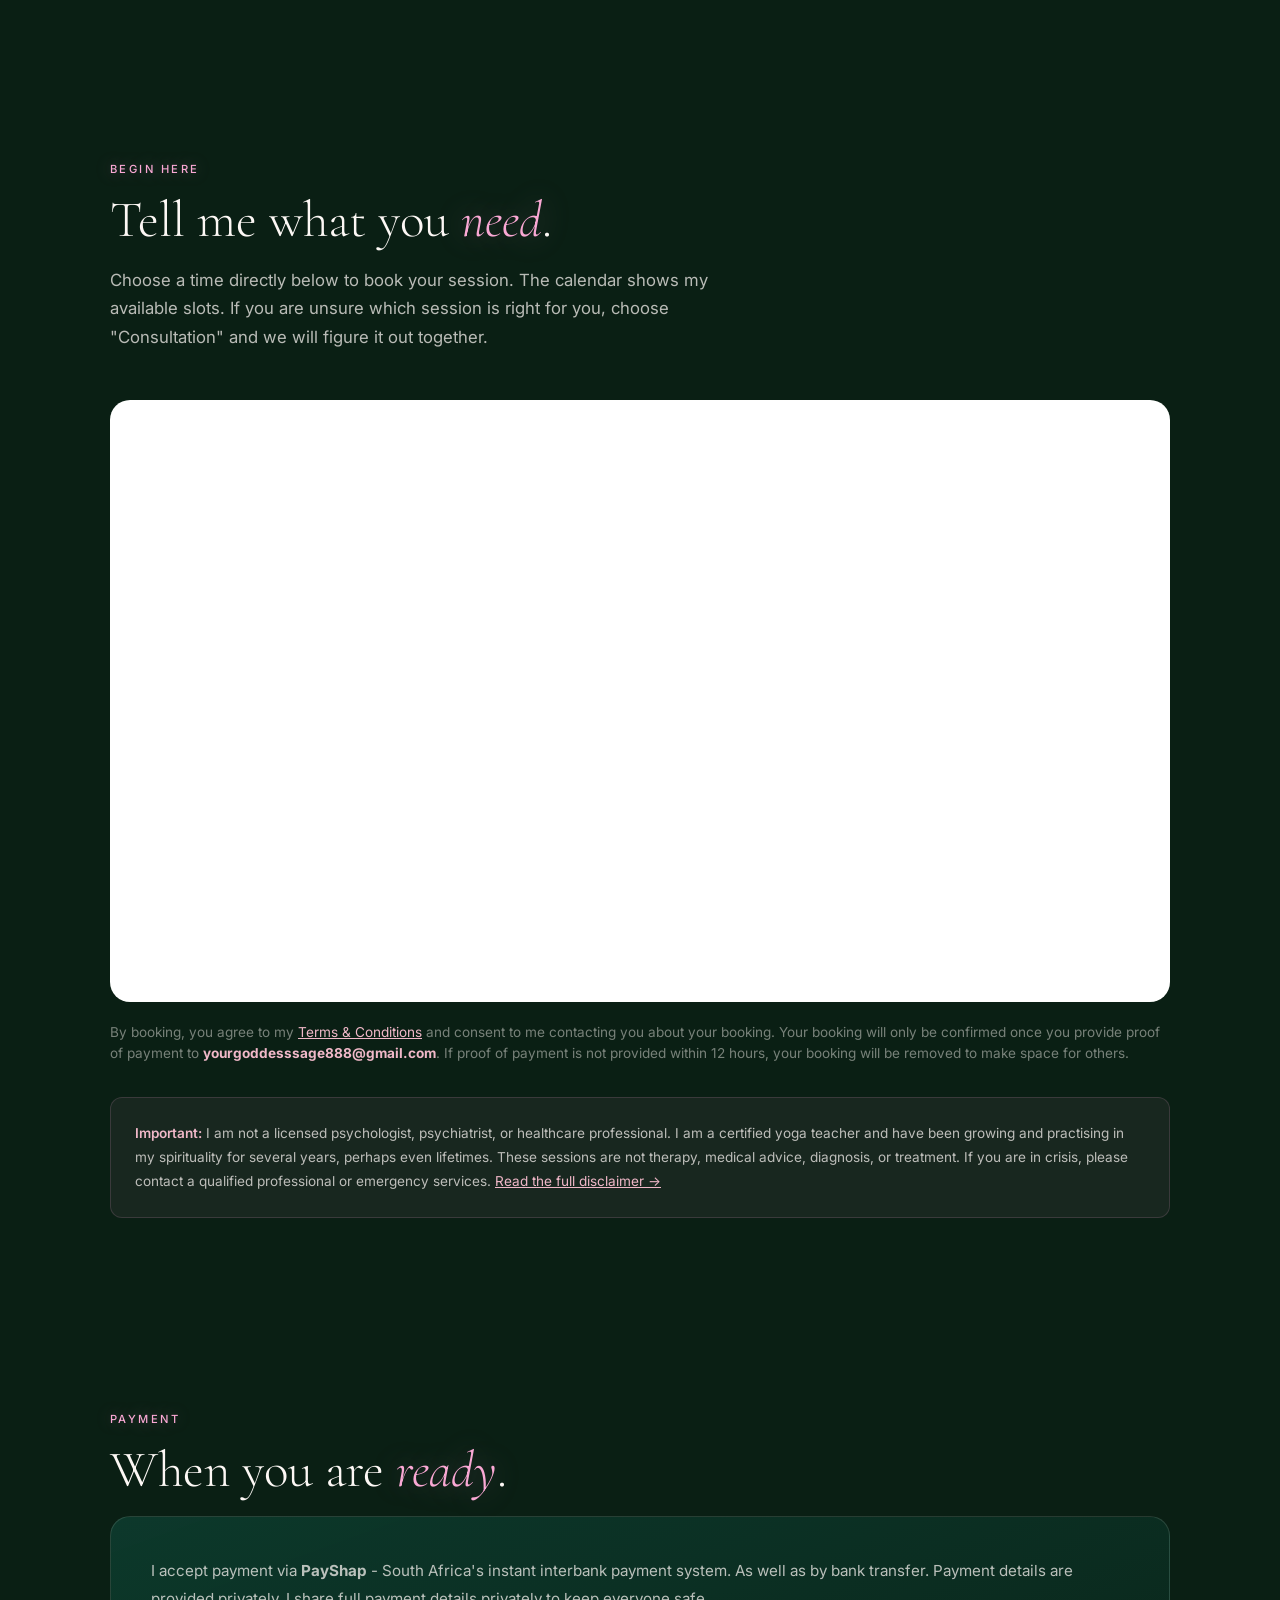
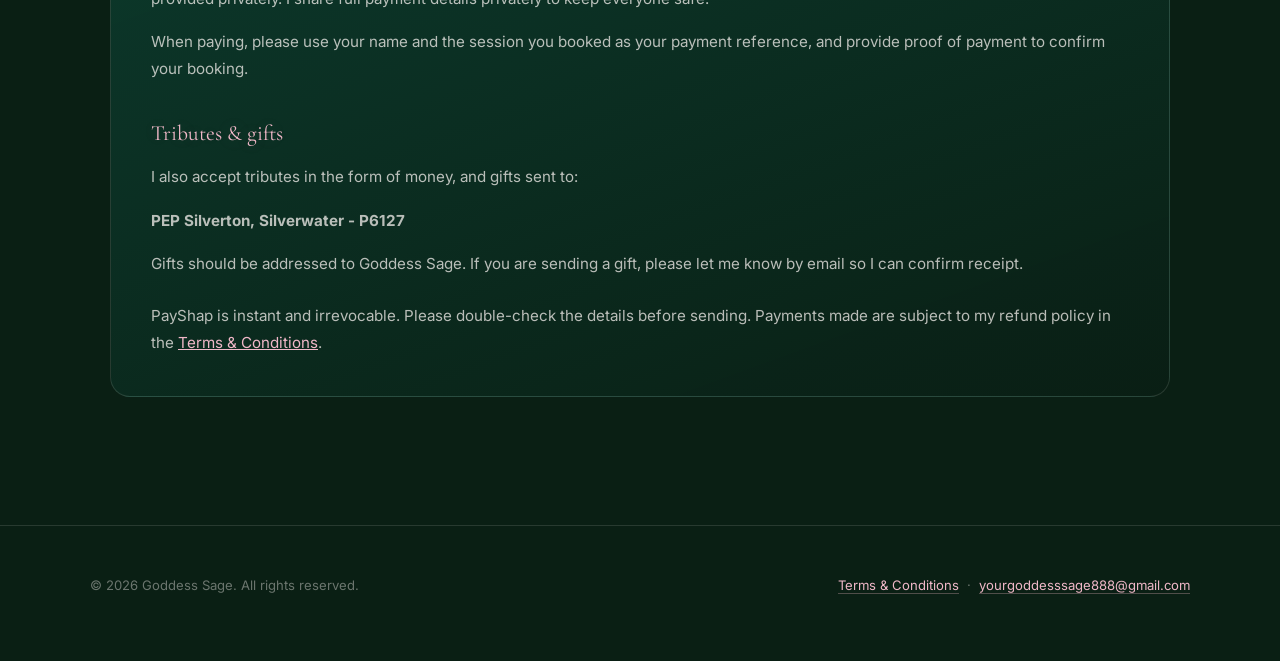
==== commit 80b48953: "feat: update booking process to use Google Calendar and revise terms for confirmation" ====
--- a/index.html
+++ b/index.html
@@ -86,95 +86,15 @@
     </div>
   </section>
 
-  <!-- ═══ BOOKING FORM ═══ -->
+  <!-- ═══ BOOKING ═══ -->
   <section id="booking">
     <div class="wrap">
       <p class="section__label reveal">Begin here</p>
       <h2 class="section__title reveal">Tell me what you <em>need</em>.</h2>
       <p class="section__desc reveal">
-        Fill in the form below and I will receive it directly. I will reply to arrange
-        your session. If you are unsure which session is right for you, choose
+        Choose a time directly below to book your session. The calendar shows my
+        available slots. If you are unsure which session is right for you, choose
         "Consultation" and we will figure it out together.
-      </p>
-
-      <form
-        class="form-section reveal"
-        action="https://api.web3forms.com/submit"
-        method="POST"
-      >
-        <input type="hidden" name="access_key" value="7591e2a0-baa4-4973-b92c-d6b6faadb7bd">
-        <input type="hidden" name="subject" value="New Booking Request — Goddess Sage">
-        <input type="hidden" name="from_name" value="Goddess Sage Website">
-        <input type="checkbox" name="botcheck" style="display:none;">
-
-        <div class="form-grid">
-          <div class="form-group">
-            <label for="name">Your name</label>
-            <input type="text" id="name" name="name" required placeholder="What shall I call you?">
-          </div>
-
-          <div class="form-group">
-            <label for="email">Your email</label>
-            <input type="email" id="email" name="email" required placeholder="you@example.com">
-          </div>
-
-          <div class="form-group">
-            <label for="phone">Phone / WhatsApp (optional)</label>
-            <input type="tel" id="phone" name="phone" placeholder="+27 ...">
-          </div>
-
-          <div class="form-group">
-            <label for="service">Which session calls to you?</label>
-            <select id="service" name="service" required>
-              <option value="" disabled selected>Choose a session…</option>
-              <option value="1-on-1 Consultation (20-30 min, R150)">1-on-1 Consultation - 30 min, R150</option>
-              <option value="Pre-Session Consultation (20-30 min, R150)">Pre-Session Consultation - 20–30 min, R150</option>
-              <option value="1-on-1 Yoga / Meditation / Affirmations (30 min, R300)">1-on-1 Yoga / Meditation / Affirmations - 30 min, R300</option>
-              <option value="Not sure - please advise">Not sure - please advise</option>
-            </select>
-          </div>
-
-          <div class="form-group form-group--full">
-            <label for="message">What would you like me to know?</label>
-            <textarea id="message" name="message" placeholder="Tell me what you are carrying, what you are curious about, or what you hope for from this session."></textarea>
-          </div>
-
-          <div class="form-group form-group--full">
-            <label for="preferred-time">Preferred day / time (optional)</label>
-            <input type="text" id="preferred-time" name="preferred_time" placeholder="e.g. weekday evenings, Saturday mornings…">
-          </div>
-
-          <div class="form-group form-group--full">
-            <button type="submit" class="form-submit">Send to Goddess Sage</button>
-          </div>
-        </div>
-
-        <p class="form-note">
-          By submitting this form, you agree to my <a href="terms.html">Terms &amp; Conditions</a>
-          and consent to me contacting you about your booking. Your information is sent
-          directly to my inbox and is never shared.
-        </p>
-      </form>
-
-      <div class="disclaimer-strip reveal">
-        <strong>Important:</strong> I am not a licensed psychologist, psychiatrist, or
-        healthcare professional. I am a certified yoga teacher and have been growing and
-        practising in my spirituality for several years, perhaps even lifetimes. These sessions are not therapy, medical
-        advice, diagnosis, or treatment. If you are in crisis, please contact a qualified
-        professional or emergency services.
-        <a href="terms.html">Read the full disclaimer →</a>
-      </div>
-    </div>
-  </section>
-
-  <!-- ═══ CALENDAR ═══ -->
-  <section id="calendar">
-    <div class="wrap">
-      <p class="section__label reveal">Choose your moment</p>
-      <h2 class="section__title reveal">Find a time that <em>feels right</em>.</h2>
-      <p class="section__desc reveal">
-        Once I have received your form, or if you already know what you would like, you
-        can book a time directly below. The calendar shows my available slots.
       </p>
 
       <div class="calendar-wrap reveal">
@@ -185,6 +105,22 @@
           height="600"
           loading="lazy"
         ></iframe>
+      </div>
+
+      <p class="booking-note reveal">
+        By booking, you agree to my <a href="terms.html">Terms &amp; Conditions</a>
+        and consent to me contacting you about your booking. Your booking will only be
+        confirmed once you provide proof of payment to <strong>yourgoddesssage888@gmail.com</strong>. If proof of payment is not provided
+        within 12 hours, your booking will be removed to make space for others.
+      </p>
+
+      <div class="disclaimer-strip reveal">
+        <strong>Important:</strong> I am not a licensed psychologist, psychiatrist, or
+        healthcare professional. I am a certified yoga teacher and have been growing and
+        practising in my spirituality for several years, perhaps even lifetimes. These sessions are not therapy, medical
+        advice, diagnosis, or treatment. If you are in crisis, please contact a qualified
+        professional or emergency services.
+        <a href="terms.html">Read the full disclaimer →</a>
       </div>
     </div>
   </section>
@@ -208,7 +144,7 @@
         </p>-->
         <p>
           When paying, please use your name and the session you booked as your payment
-          reference. Once payment reflects, I will confirm your session.
+          reference, and provide proof of payment to confirm your booking.
         </p>
         <!--<p>
           If you would like my bank account details instead, simply ask when I reply to
--- a/styles.css
+++ b/styles.css
@@ -300,110 +300,15 @@
   font-weight: 500;
 }
 
-/* ── FORMS ──────────────────────────────────────────────── */
-.form-section {
-  background: linear-gradient(180deg, rgba(13,59,46,0.5), rgba(10,31,20,0.8));
-  border: 1px solid var(--white-faint);
-  border-radius: var(--radius);
-  padding: 2rem 1.5rem;
-}
-
-@media (min-width: 768px) {
-  .form-section { padding: 3.5rem 3rem; }
-}
-
-.form-grid {
-  display: grid;
-  grid-template-columns: 1fr;
-  gap: 1.25rem;
-}
-
-@media (min-width: 640px) {
-  .form-grid { grid-template-columns: 1fr 1fr; }
-}
-
-.form-group {
-  display: flex;
-  flex-direction: column;
-  gap: 0.4rem;
-}
-
-.form-group--full {
-  grid-column: 1 / -1;
-}
-
-.form-group label {
-  font-size: 0.78rem;
-  font-weight: 600;
-  letter-spacing: 0.08em;
-  text-transform: uppercase;
-  color: var(--pink-soft);
-}
-
-.form-group input,
-.form-group select,
-.form-group textarea {
-  font-family: var(--font-body);
-  font-size: 0.95rem;
-  color: var(--white);
-  background: rgba(10,31,20,0.7);
-  border: 1px solid rgba(253,248,245,0.15);
-  border-radius: var(--radius-sm);
-  padding: 0.85rem 1rem;
-  width: 100%;
-  appearance: none;
-  transition: border-color 0.25s ease, box-shadow 0.25s ease;
-}
-
-.form-group input:focus,
-.form-group select:focus,
-.form-group textarea:focus {
-  outline: none;
-  border-color: var(--pink);
-  box-shadow: 0 0 0 3px rgba(249,168,212,0.12);
-}
-
-.form-group select {
-  background-image: url("data:image/svg+xml,%3Csvg xmlns='http://www.w3.org/2000/svg' width='12' height='12' viewBox='0 0 12 12'%3E%3Cpath fill='%23f9a8d4' d='M6 8L1 3h10z'/%3E%3C/svg%3E");
-  background-repeat: no-repeat;
-  background-position: right 1rem center;
-  padding-right: 2.5rem;
-}
-
-.form-group textarea {
-  resize: vertical;
-  min-height: 110px;
-}
-
-.form-submit {
-  font-family: var(--font-body);
+.booking-note {
   font-size: 0.85rem;
-  font-weight: 600;
-  letter-spacing: 0.12em;
-  text-transform: uppercase;
-  color: var(--green-deep);
-  background: var(--pink);
-  border: none;
-  border-radius: var(--radius-pill);
-  padding: 1rem 2.5rem;
-  cursor: pointer;
-  margin-top: 0.5rem;
-  box-shadow: 0 0 24px var(--pink-glow);
-  transition: transform 0.25s ease, box-shadow 0.25s ease;
-}
-
-.form-submit:hover {
-  transform: translateY(-2px);
-  box-shadow:
-    0 0 44px var(--pink-glow),
-    0 0 70px rgba(249,168,212,0.18);
-}
-
-.form-note {
-  font-size: 0.78rem;
   color: var(--white-ghost);
-  margin-top: 1rem;
+  margin-top: 1.25rem;
   line-height: 1.6;
+}
+
+.booking-note strong {
+  color: var(--pink-soft);
 }
 
 /* ── CALENDAR ───────────────────────────────────────────── */
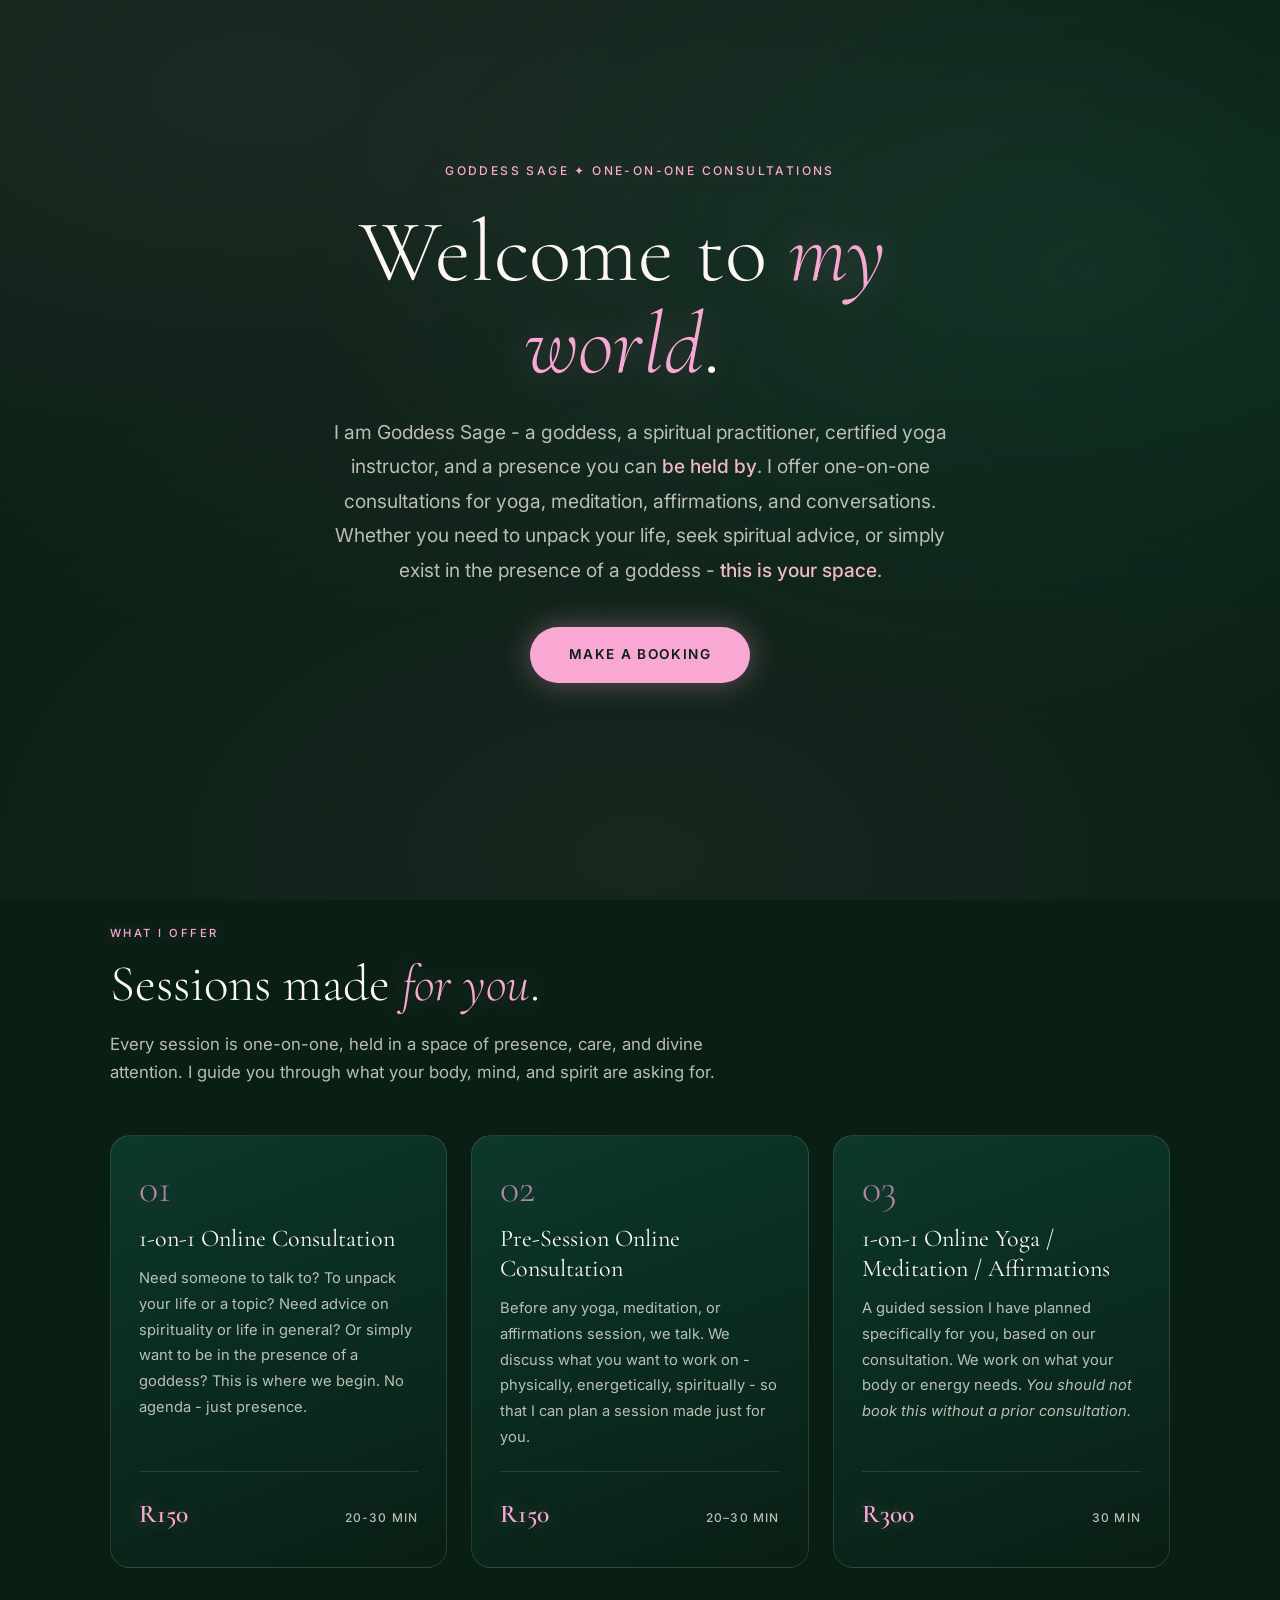
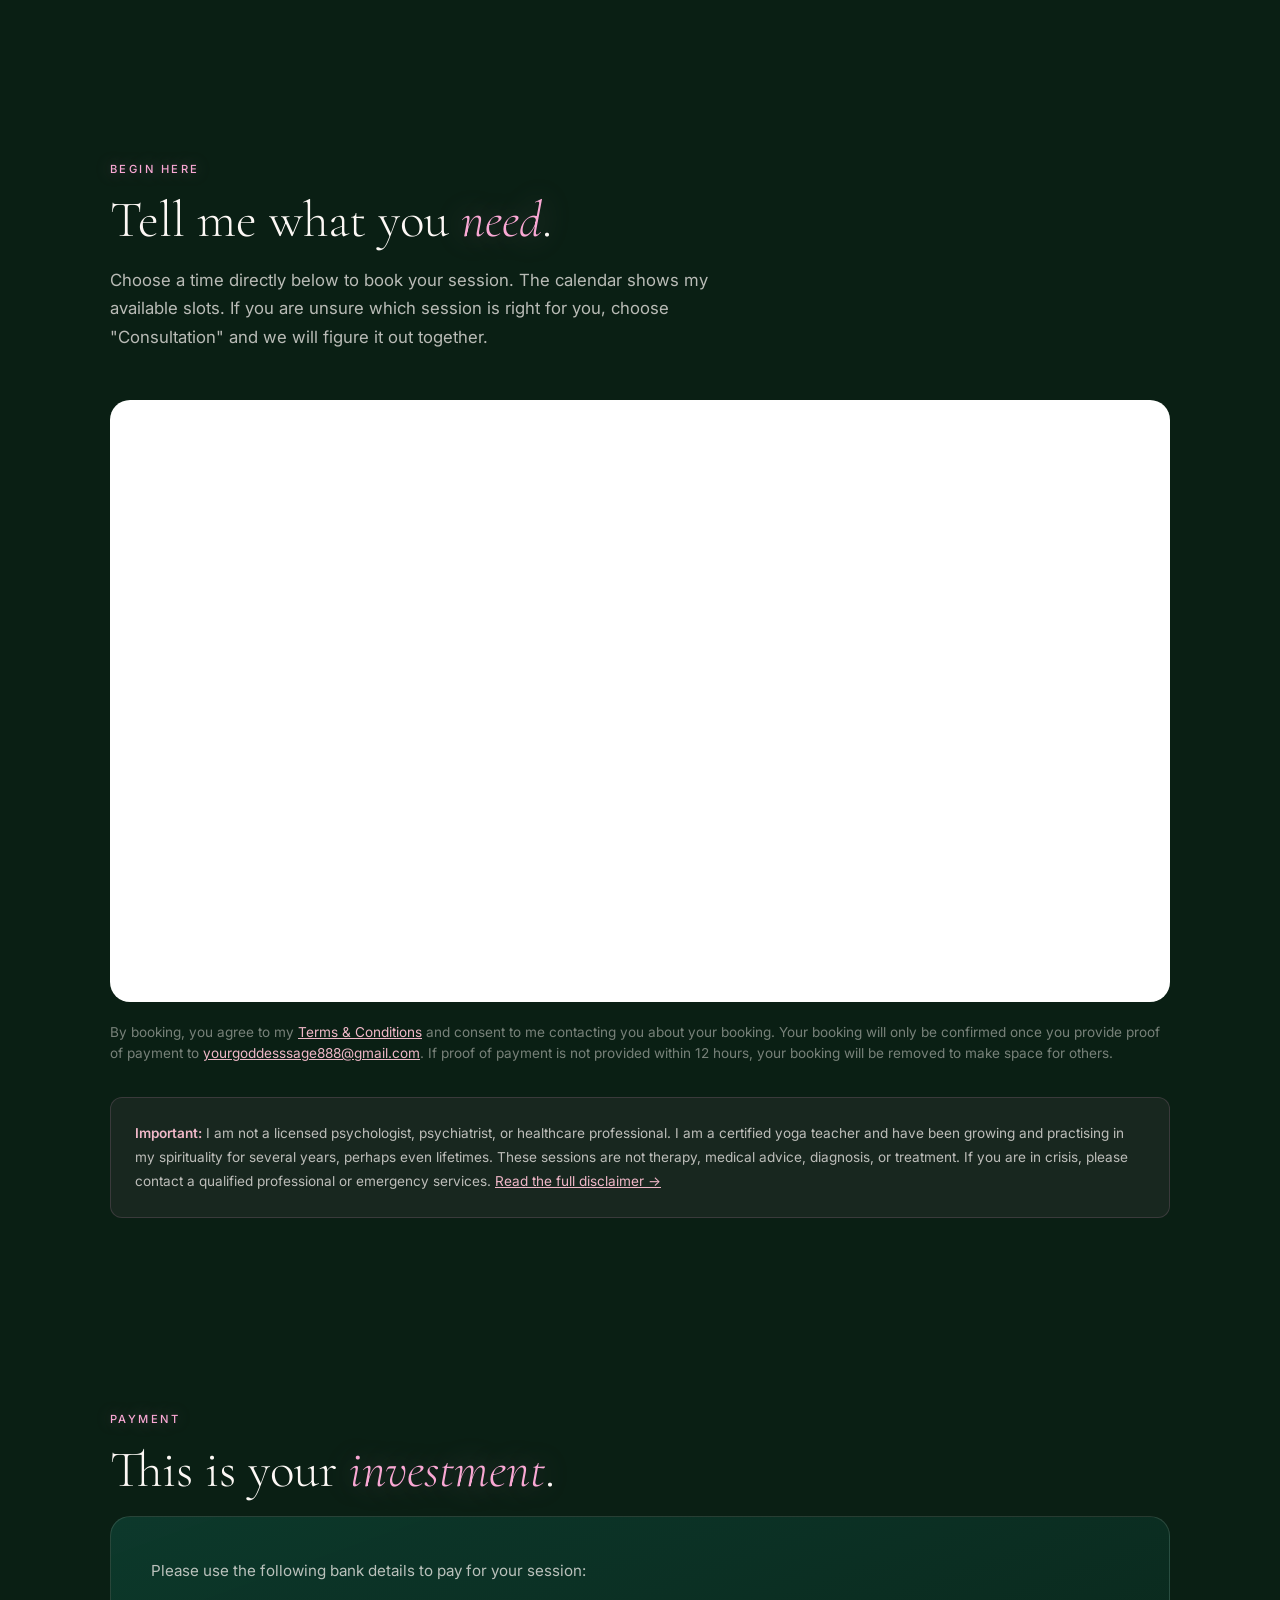
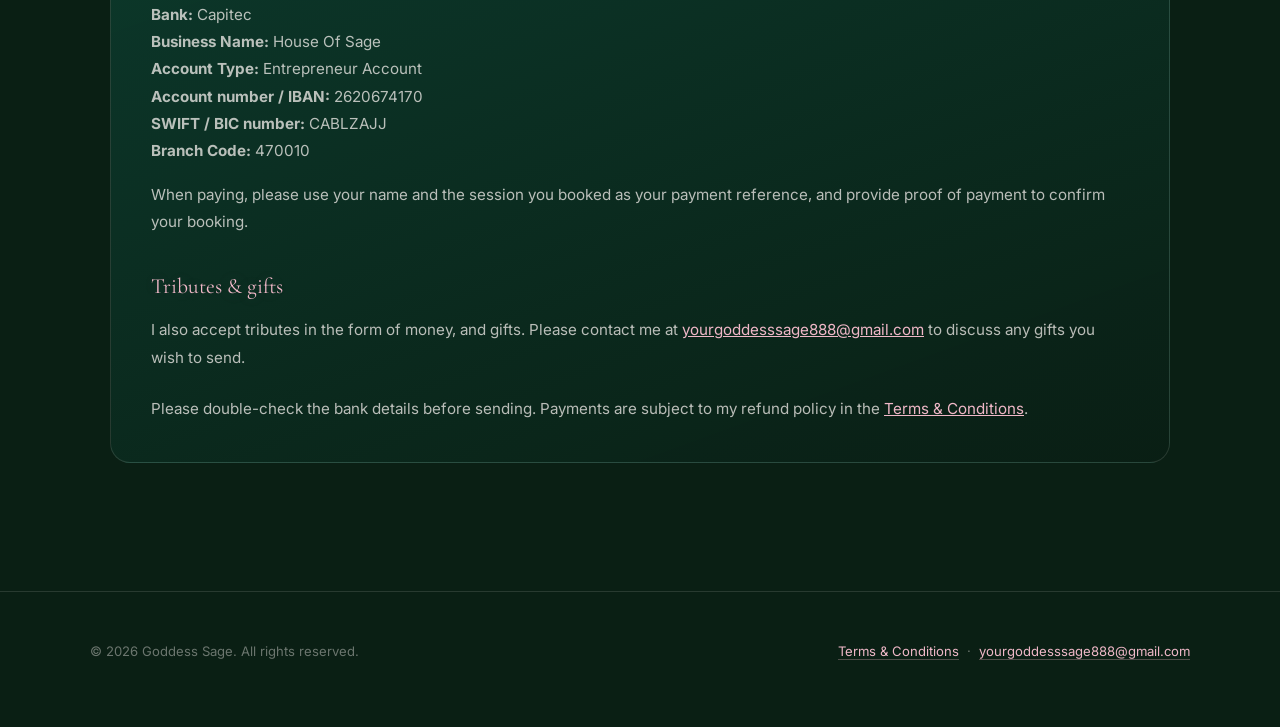
==== commit a54e6e4b: "feat: update payment details and terms for booking confirmation" ====
--- a/index.html
+++ b/index.html
@@ -110,7 +110,9 @@
       <p class="booking-note reveal">
         By booking, you agree to my <a href="terms.html">Terms &amp; Conditions</a>
         and consent to me contacting you about your booking. Your booking will only be
-        confirmed once you provide proof of payment to <strong>yourgoddesssage888@gmail.com</strong>. If proof of payment is not provided
+        confirmed once you provide proof of payment to
+        <a href="mailto:yourgoddesssage888@gmail.com">yourgoddesssage888@gmail.com</a>.
+        If proof of payment is not provided
         within 12 hours, your booking will be removed to make space for others.
       </p>
 
@@ -129,44 +131,34 @@
   <section id="payment">
     <div class="wrap">
       <p class="section__label reveal">Payment</p>
-      <h2 class="section__title reveal">When you are <em>ready</em>.</h2>
+      <h2 class="section__title reveal">This is your <em>investment</em>.</h2>
 
       <div class="payment-card reveal">
         <p>
-          I accept payment via <strong>PayShap</strong> - South Africa's instant
-          interbank payment system. <!--You can pay me using my ShapID below, or by bank
-          account details if you prefer.--> 
-          As well as by bank transfer. Payment details are provided privately.
-           I share full payment details privately to keep everyone safe.
+          Please use the following bank details to pay for your session:
         </p>
-        <!--<p>
-          My ShapID: <span class="shapid">You may request it via email</span>
-        </p>-->
+        <p>
+          <strong>Bank:</strong> Capitec<br>
+          <strong>Business Name:</strong> House Of Sage<br>
+          <strong>Account Type:</strong> Entrepreneur Account<br>
+          <strong>Account number / IBAN:</strong> 2620674170<br>
+          <strong>SWIFT / BIC number:</strong> CABLZAJJ<br>
+          <strong>Branch Code:</strong> 470010
+        </p>
         <p>
           When paying, please use your name and the session you booked as your payment
           reference, and provide proof of payment to confirm your booking.
         </p>
-        <!--<p>
-          If you would like my bank account details instead, simply ask when I reply to
-          your booking. I share full details privately to keep everyone safe.
-        </p>-->
 
         <h3>Tributes &amp; gifts</h3>
         <p>
-          I also accept tributes in the form of money, and gifts sent to:
+          I also accept tributes in the form of money, and gifts. Please contact me at
+          <a href="mailto:yourgoddesssage888@gmail.com">yourgoddesssage888@gmail.com</a>
+          to discuss any gifts you wish to send.
         </p>
-        <p>
-          <strong>PEP Silverton, Silverwater - P6127</strong>
-        </p>
-        <p>
-          Gifts should be addressed to Goddess Sage. If you are sending a gift, please
-          let me know by email so I can confirm receipt.
-        </p>
-
         <p class="payment-card__fineprint">
-          PayShap is instant and irrevocable. Please double-check the details before
-          sending. Payments made are subject to my refund policy in the
-          <a href="terms.html">Terms &amp; Conditions</a>.
+          Please double-check the bank details before sending. Payments are subject to
+          my refund policy in the <a href="terms.html">Terms &amp; Conditions</a>.
         </p>
       </div>
     </div>
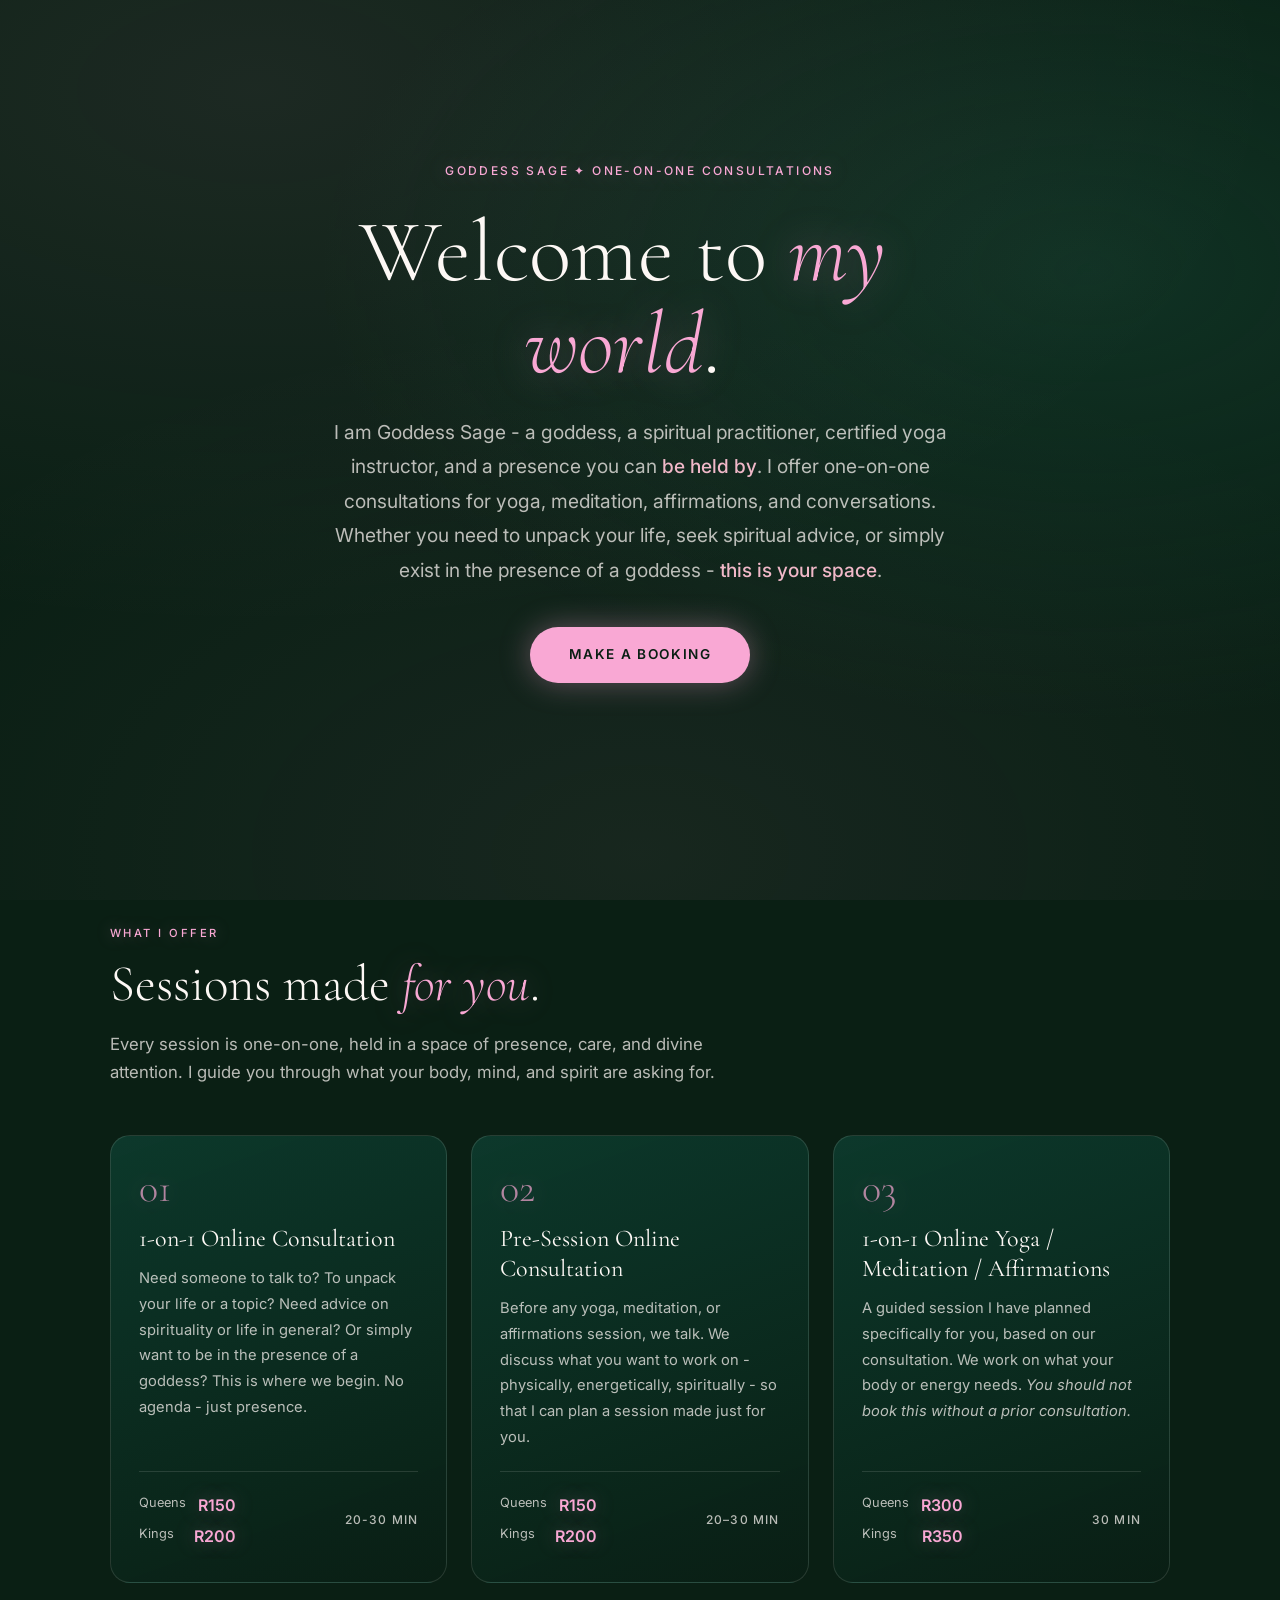
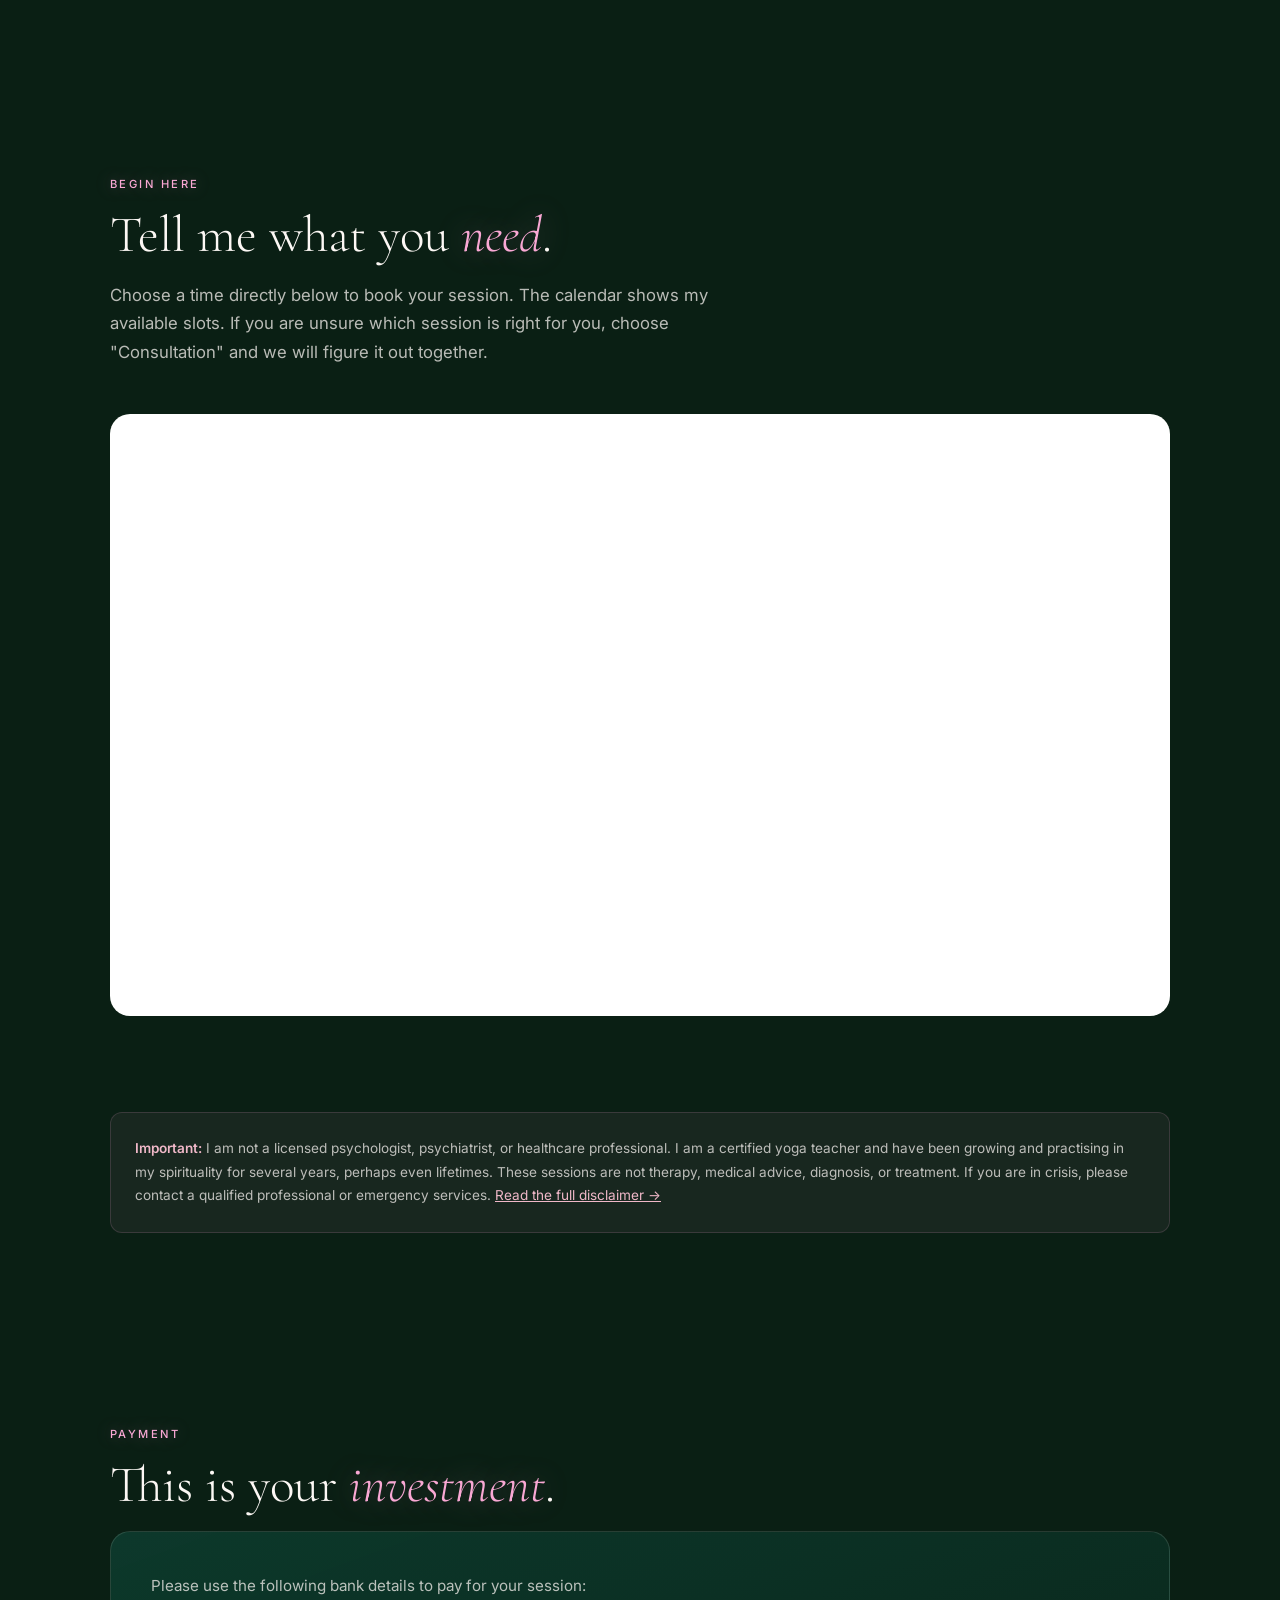
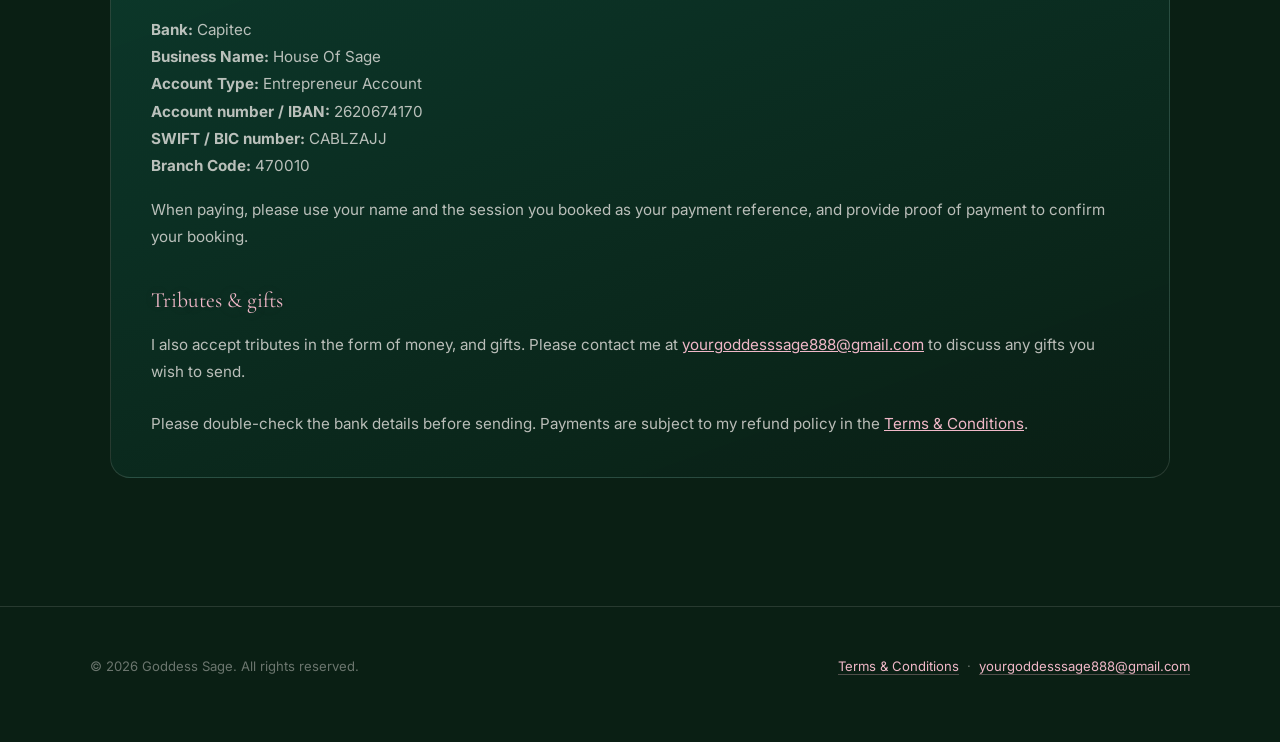
==== commit 89cf100a: "feat: update pricing structure for sessions and add Kings pricing details" ====
--- a/index.html
+++ b/index.html
@@ -50,7 +50,10 @@
             goddess? This is where we begin. No agenda - just presence.
           </p>
           <div class="tile__meta">
-            <span class="tile__price">R150</span>
+            <div class="tile__pricing">
+              <p class="tile__price">Queens <strong>R150</strong></p>
+              <p class="tile__price">Kings <strong>R200</strong></p>
+            </div>
             <span class="tile__duration">20-30 min</span>
           </div>
         </article>
@@ -64,7 +67,10 @@
             plan a session made just for you.
           </p>
           <div class="tile__meta">
-            <span class="tile__price">R150</span>
+            <div class="tile__pricing">
+              <p class="tile__price">Queens <strong>R150</strong></p>
+              <p class="tile__price">Kings <strong>R200</strong></p>
+            </div>
             <span class="tile__duration">20–30 min</span>
           </div>
         </article>
@@ -78,7 +84,10 @@
             a prior consultation.</em>
           </p>
           <div class="tile__meta">
-            <span class="tile__price">R300</span>
+            <div class="tile__pricing">
+              <p class="tile__price">Queens <strong>R300</strong></p>
+              <p class="tile__price">Kings <strong>R350</strong></p>
+            </div>
             <span class="tile__duration">30 min</span>
           </div>
         </article>
--- a/styles.css
+++ b/styles.css
@@ -277,18 +277,32 @@
 
 .tile__meta {
   display: flex;
-  align-items: baseline;
+  align-items: center;
   justify-content: space-between;
   gap: 1rem;
   padding-top: 1.25rem;
   border-top: 1px solid var(--white-faint);
 }
 
+.tile__pricing {
+  display: flex;
+  flex-direction: column;
+  gap: 0.25rem;
+}
+
 .tile__price {
-  font-family: var(--font-display);
-  font-size: 1.6rem;
+  display: flex;
+  justify-content: space-between;
+  gap: 0.75rem;
+  color: var(--white-dim);
+  font-size: 0.8rem;
+}
+
+.tile__price strong {
+  color: var(--pink);
+  font-size: 1rem;
   font-weight: 600;
-  color: var(--pink);
+  white-space: nowrap;
   text-shadow: 0 0 20px var(--pink-glow);
 }
 
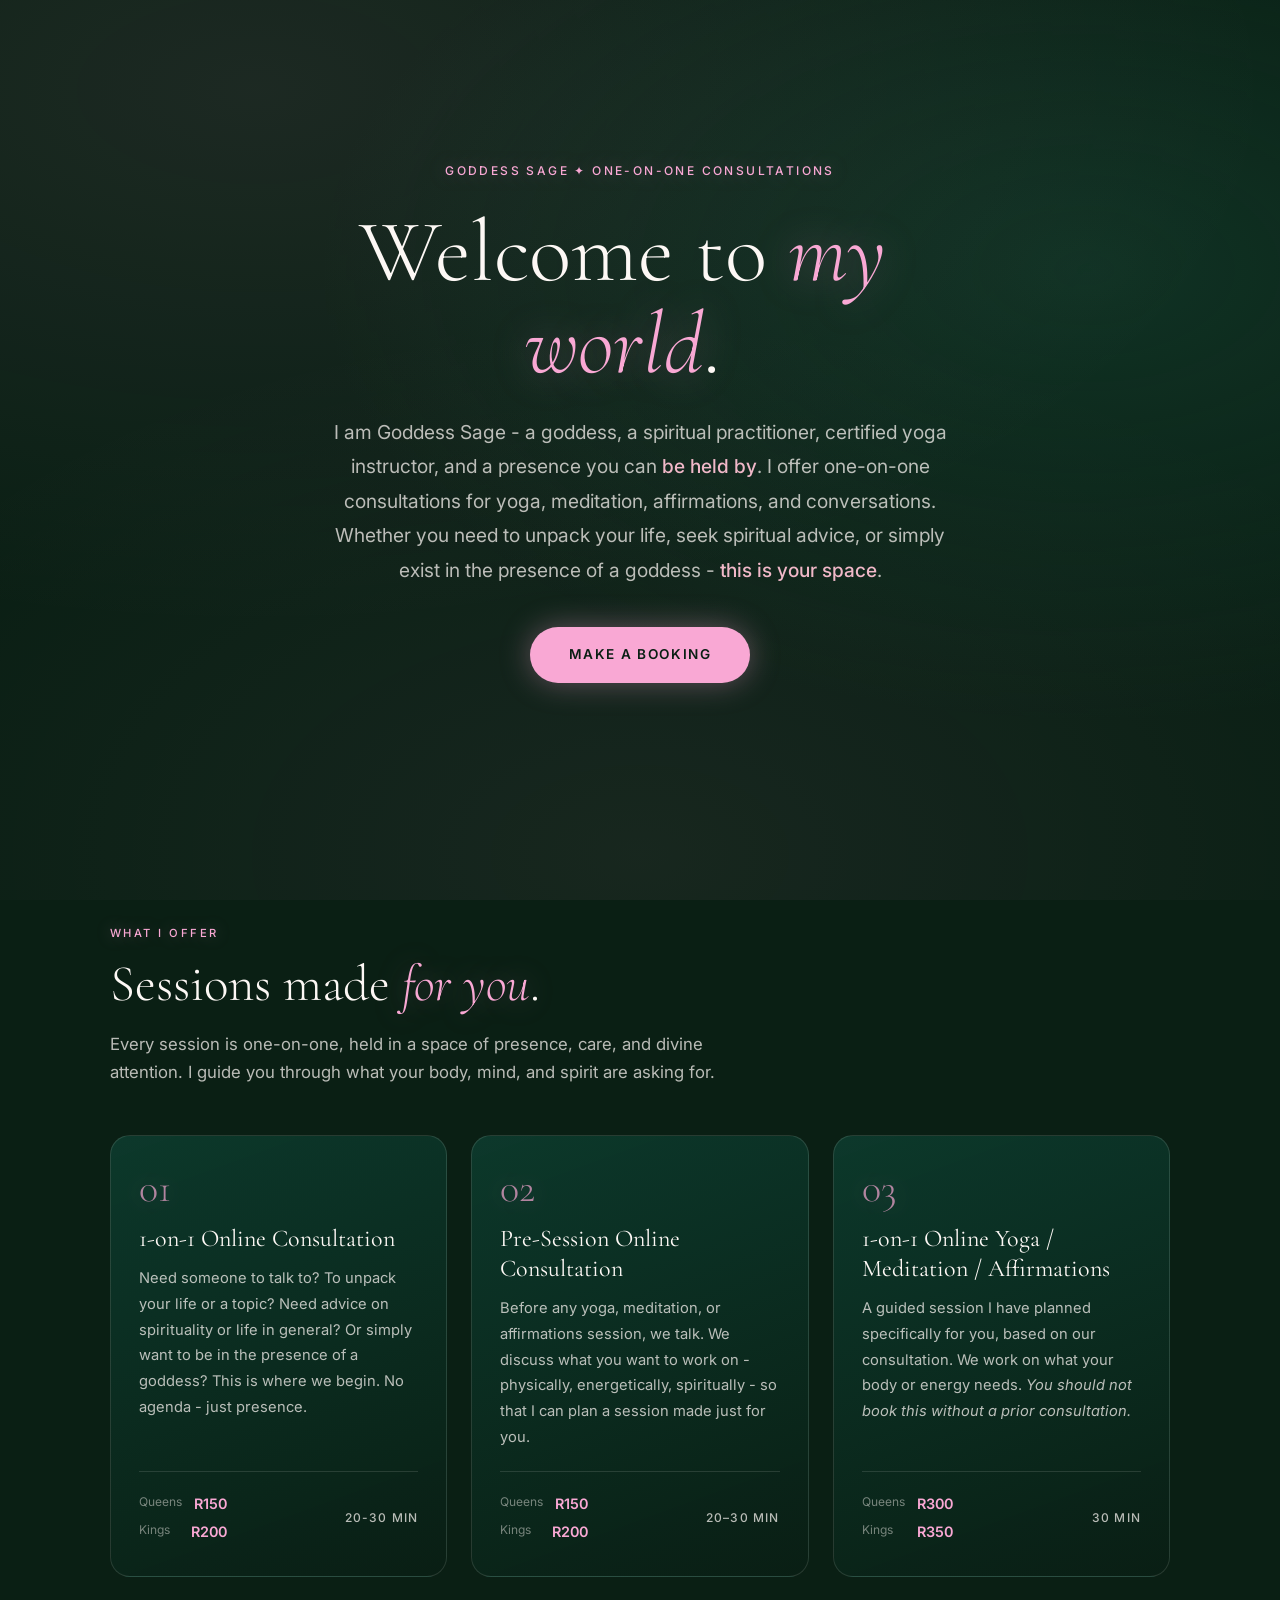
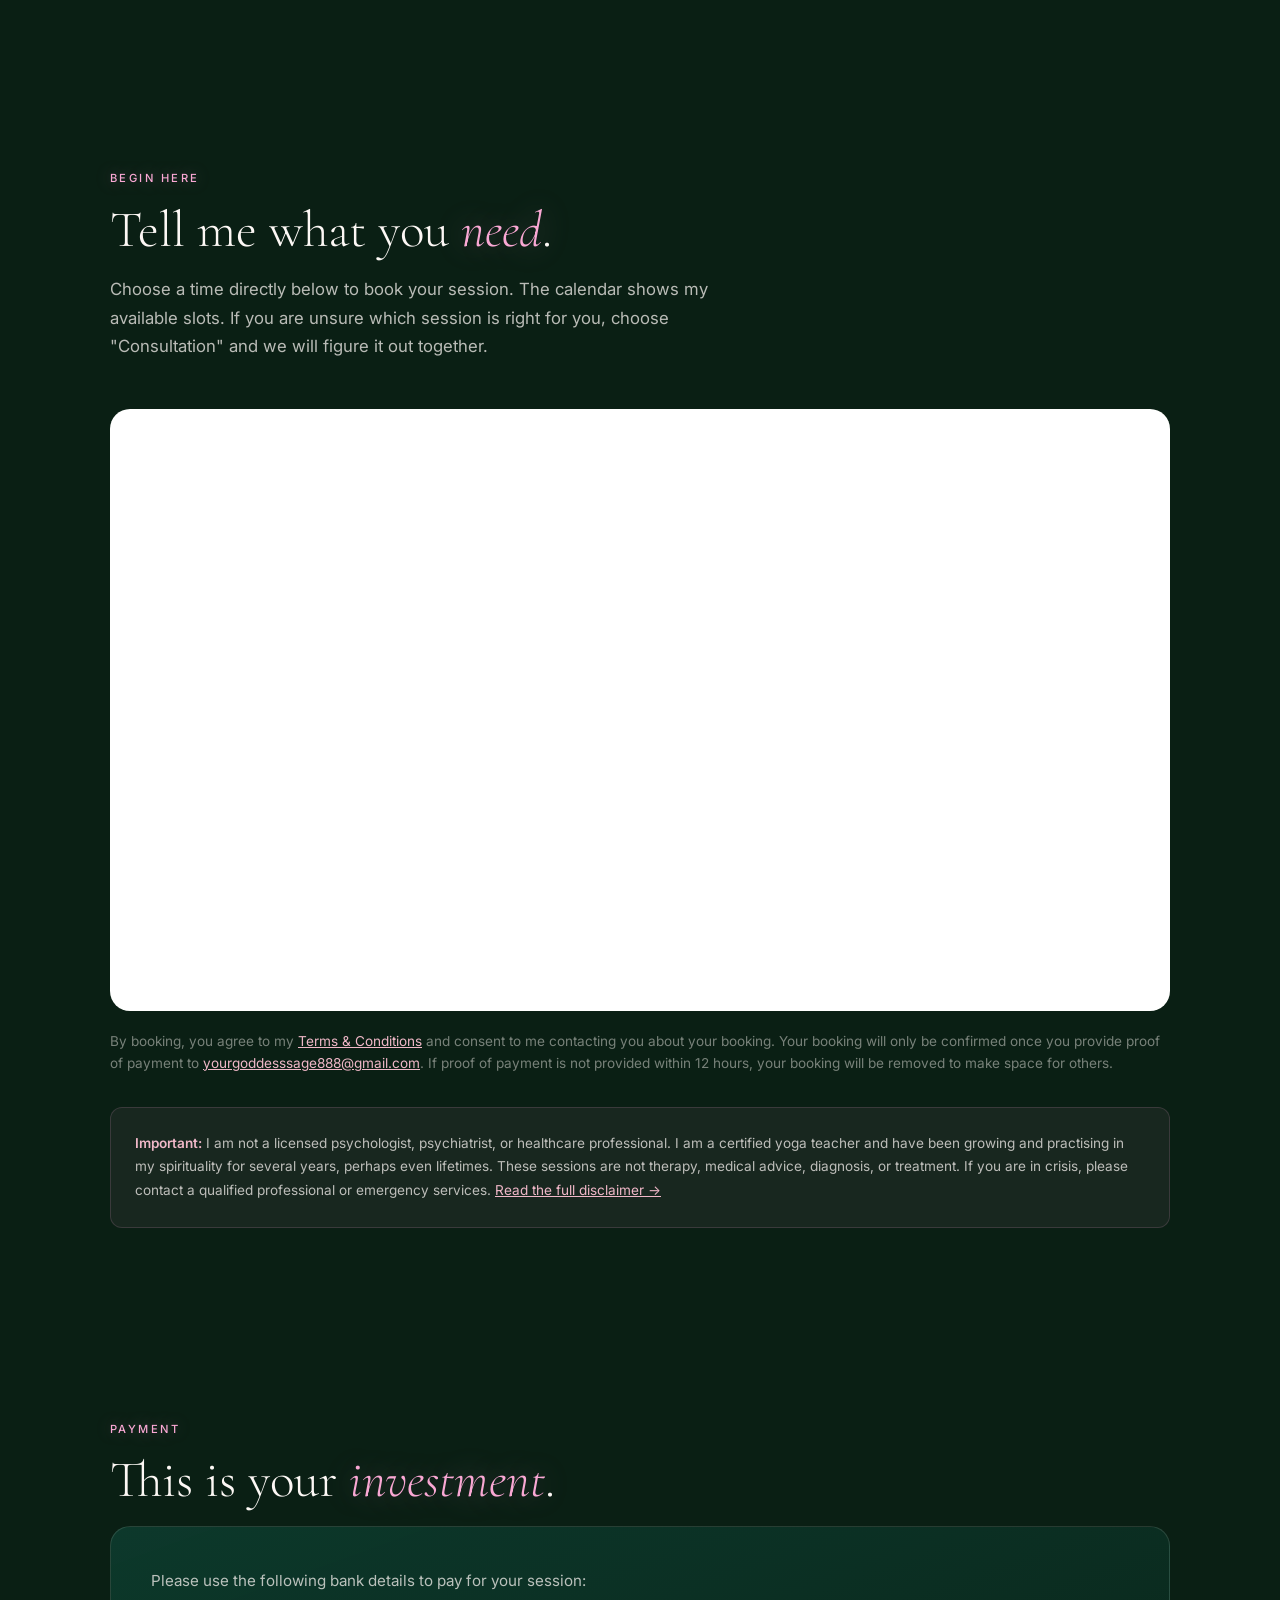
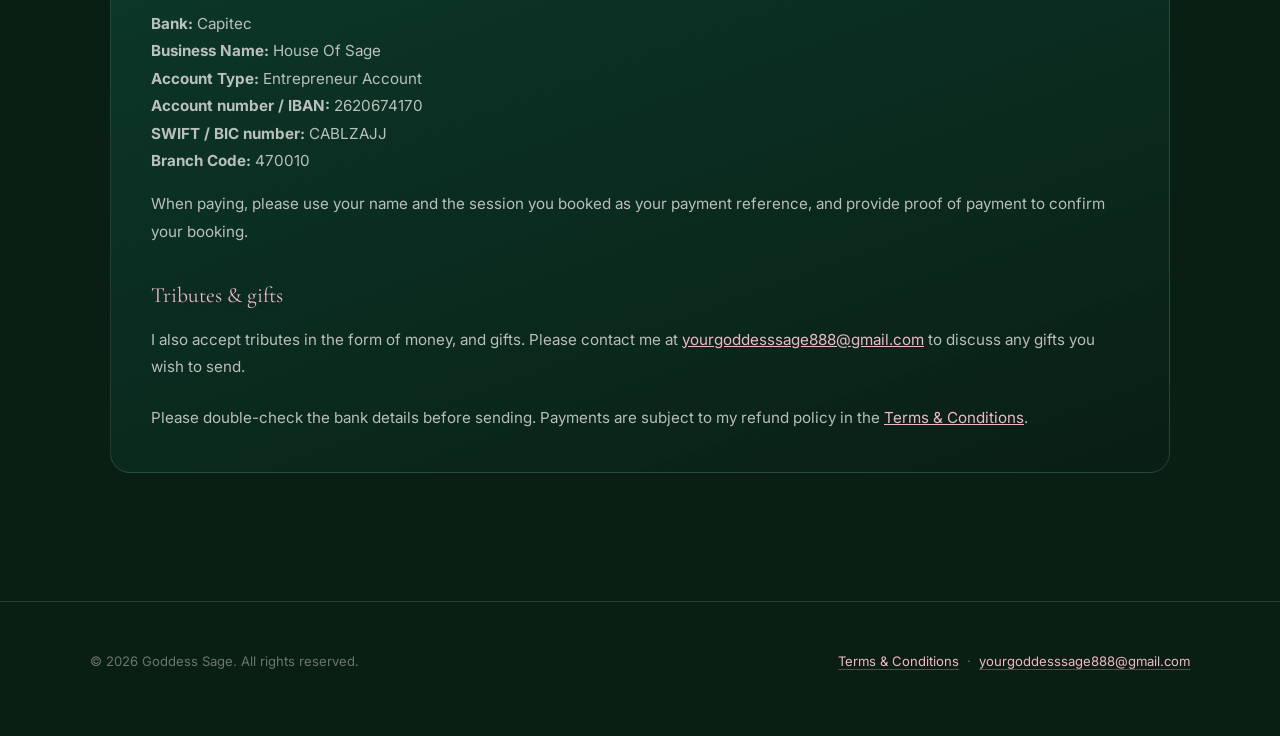
==== commit f52fa096: "feat: implement back-to-top button with accessibility improvements" ====
--- a/index.html
+++ b/index.html
@@ -185,14 +185,16 @@
     </div>
   </footer>
 
+  <button
+    type="button"
+    class="to-top"
+    aria-label="Back to top"
+    title="Back to top"
+    aria-hidden="true"
+    tabindex="-1"
+  >
+    ↑
+  </button>
   <script src="script.js"></script>
-  <button
-  type="button"
-  class="to-top"
-  aria-label="Back to top"
-  title="Back to top"
->
-  ↑
-</button>
 </body>
 </html>
--- a/styles.css
+++ b/styles.css
@@ -294,16 +294,15 @@
   display: flex;
   justify-content: space-between;
   gap: 0.75rem;
-  color: var(--white-dim);
-  font-size: 0.8rem;
+  color: var(--white-ghost);
+  font-size: 0.75rem;
 }
 
 .tile__price strong {
   color: var(--pink);
-  font-size: 1rem;
+  font-size: 0.9rem;
   font-weight: 600;
   white-space: nowrap;
-  text-shadow: 0 0 20px var(--pink-glow);
 }
 
 .tile__duration {
@@ -582,7 +581,7 @@
 /* ── BACK TO TOP ────────────────────────────────────────── */
 .to-top {
   position: fixed;
-  right: 1rem;
+  right: calc(1rem + env(safe-area-inset-right, 0px));
   bottom: calc(1rem + env(safe-area-inset-bottom, 0px));
   z-index: 50;
 
@@ -609,20 +608,28 @@
 
   /* Hidden by default */
   opacity: 0;
+  visibility: hidden;
   transform: translateY(12px) scale(0.9);
   pointer-events: none;
 
   transition:
     opacity 0.3s ease,
     transform 0.3s ease,
-    box-shadow 0.25s ease;
+    box-shadow 0.25s ease,
+    visibility 0s linear 0.3s;
 }
 
 /* Visible state, toggled by script.js */
 .to-top.is-visible {
   opacity: 1;
+  visibility: visible;
   transform: translateY(0) scale(1);
   pointer-events: auto;
+  transition:
+    opacity 0.3s ease,
+    transform 0.3s ease,
+    box-shadow 0.25s ease,
+    visibility 0s;
 }
 
 .to-top:hover {
@@ -644,18 +651,22 @@
 /* Slightly larger and further from the edge on tablets and up */
 @media (min-width: 640px) {
   .to-top {
-    right: 1.5rem;
+    right: calc(1.5rem + env(safe-area-inset-right, 0px));
     bottom: calc(1.5rem + env(safe-area-inset-bottom, 0px));
-    width: 52px;
-    height: 52px;
+    width: 56px;
+    height: 56px;
     font-size: 1.2rem;
   }
 }
 
 /* Respect users who prefer less motion */
 @media (prefers-reduced-motion: reduce) {
+  html {
+    scroll-behavior: auto;
+  }
+
   .to-top {
-    transition: opacity 0.2s ease;
+    transition: none;
     transform: none;
   }
   .to-top.is-visible {
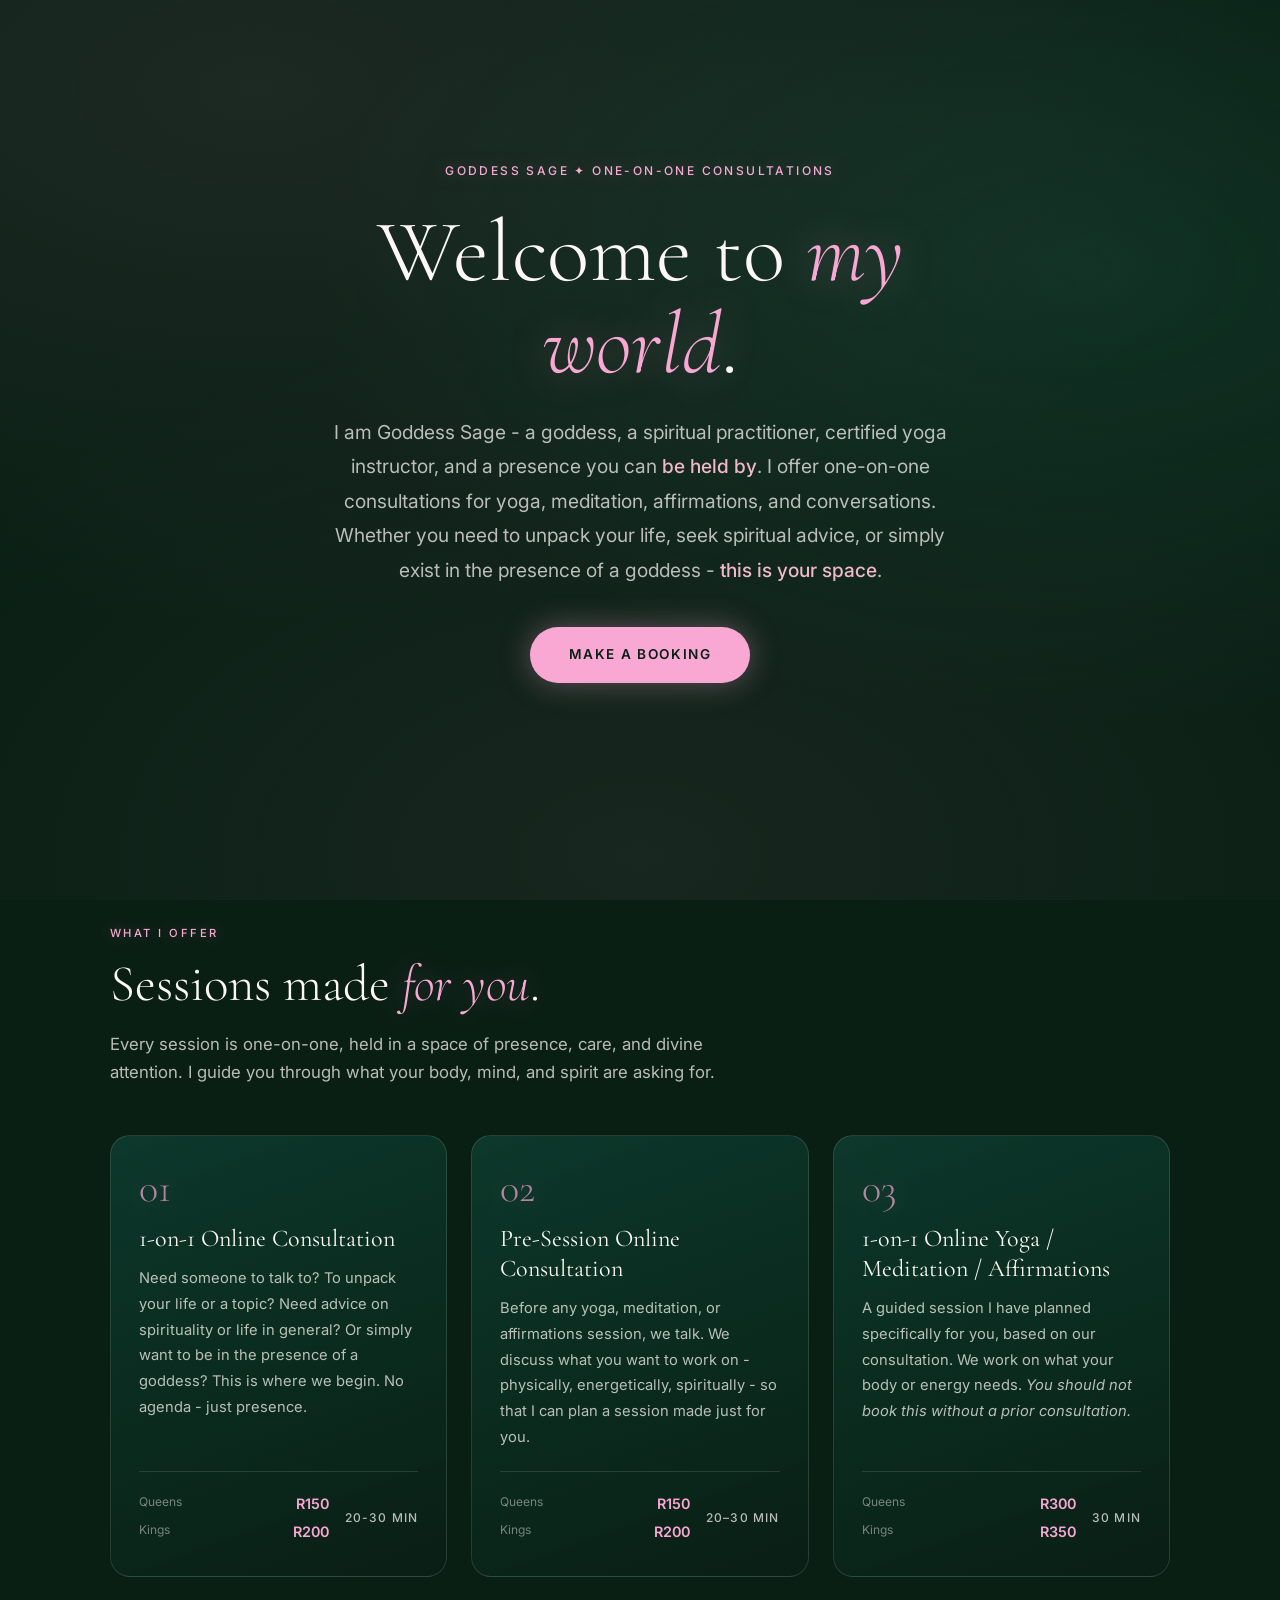
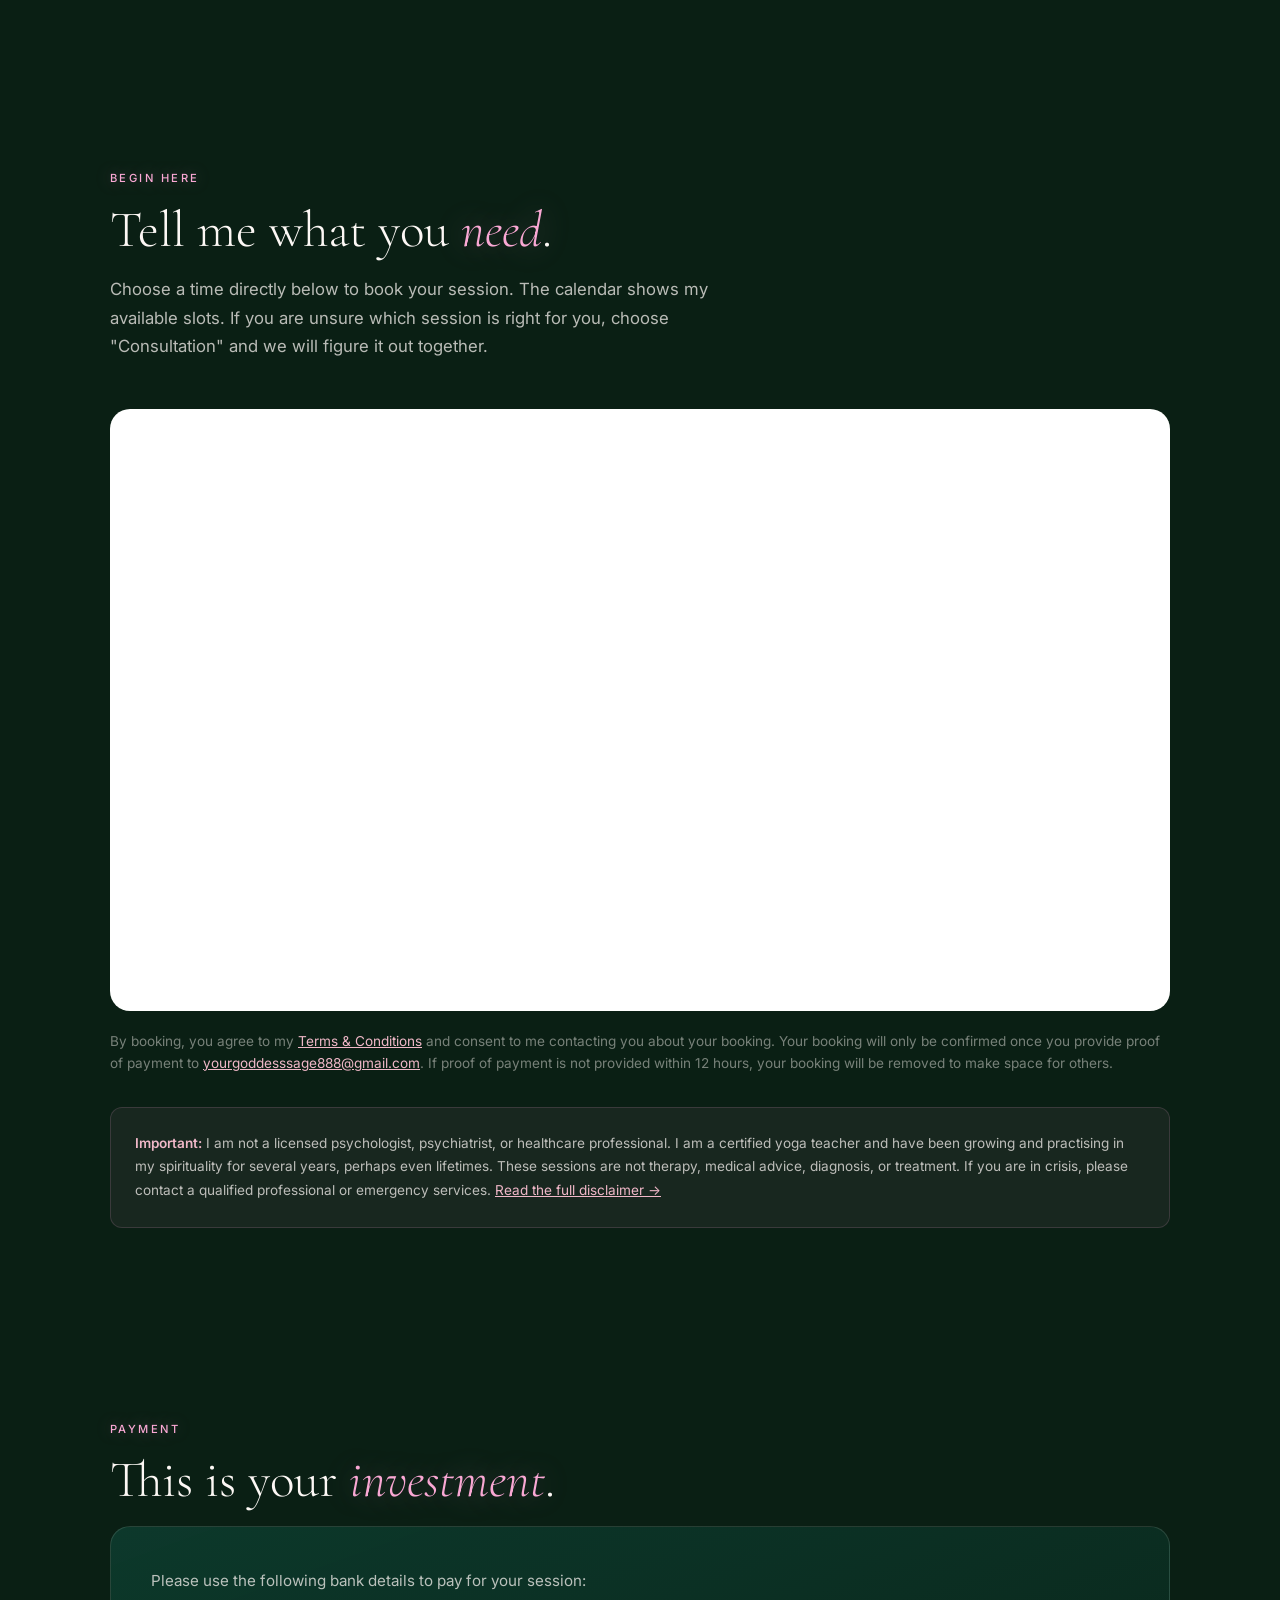
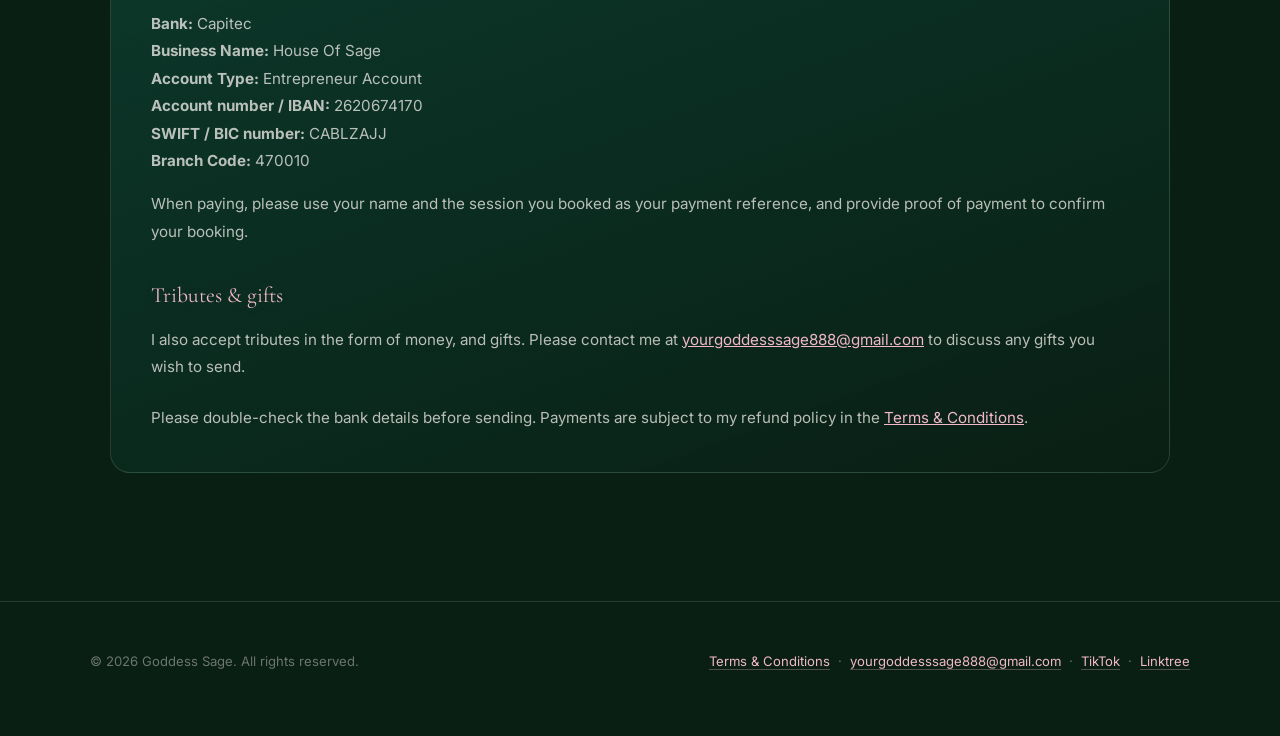
==== commit 0f0e5c77: "feat: add social media links to footer for TikTok and Linktree" ====
--- a/index.html
+++ b/index.html
@@ -181,6 +181,10 @@
         <a href="terms.html">Terms &amp; Conditions</a>
         &nbsp;·&nbsp;
         <a href="mailto:yourgoddesssage888@gmail.com">yourgoddesssage888@gmail.com</a>
+        &nbsp;·&nbsp;
+        <a href="https://www.tiktok.com/@thesseyij" target="_blank" rel="noopener noreferrer">TikTok</a>
+        &nbsp;·&nbsp;
+        <a href="https://linktr.ee/sseyij" target="_blank" rel="noopener noreferrer">Linktree</a>
       </span>
     </div>
   </footer>
--- a/styles.css
+++ b/styles.css
@@ -118,6 +118,7 @@
   line-height: 1.05;
   color: var(--white);
   margin-bottom: 1.5rem;
+  margin-inline: auto;
   max-width: 14ch;
 }
 
@@ -205,8 +206,26 @@
 
 @media (min-width: 768px) {
   .tiles {
-    grid-template-columns: repeat(3, 1fr);
+    grid-template-columns: repeat(2, minmax(0, 1fr));
     gap: 1.5rem;
+  }
+
+  .tile:last-child {
+    grid-column: 1 / -1;
+    justify-self: center;
+    width: calc((100% - 1.5rem) / 2);
+  }
+}
+
+@media (min-width: 1024px) {
+  .tiles {
+    grid-template-columns: repeat(3, minmax(0, 1fr));
+  }
+
+  .tile:last-child {
+    grid-column: auto;
+    justify-self: stretch;
+    width: auto;
   }
 }
 
@@ -286,6 +305,7 @@
 
 .tile__pricing {
   display: flex;
+  flex: 1;
   flex-direction: column;
   gap: 0.25rem;
 }
